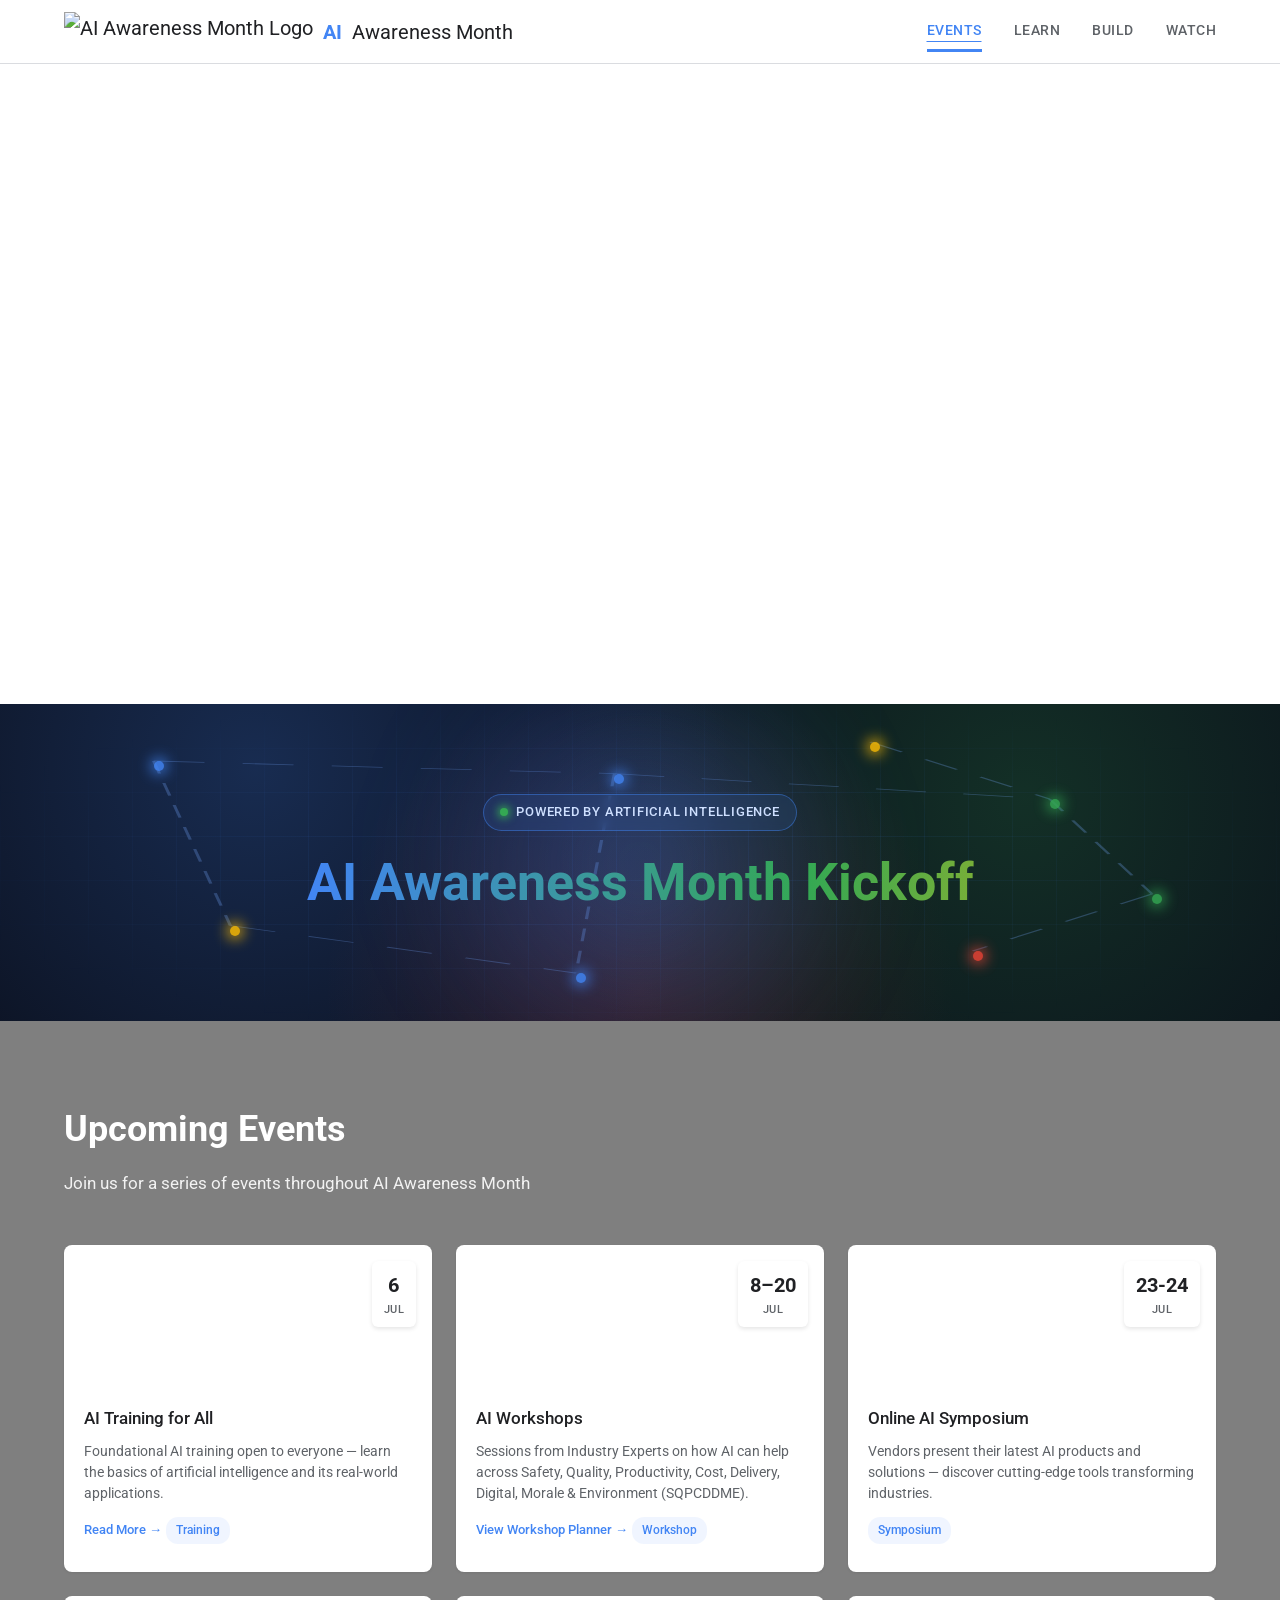
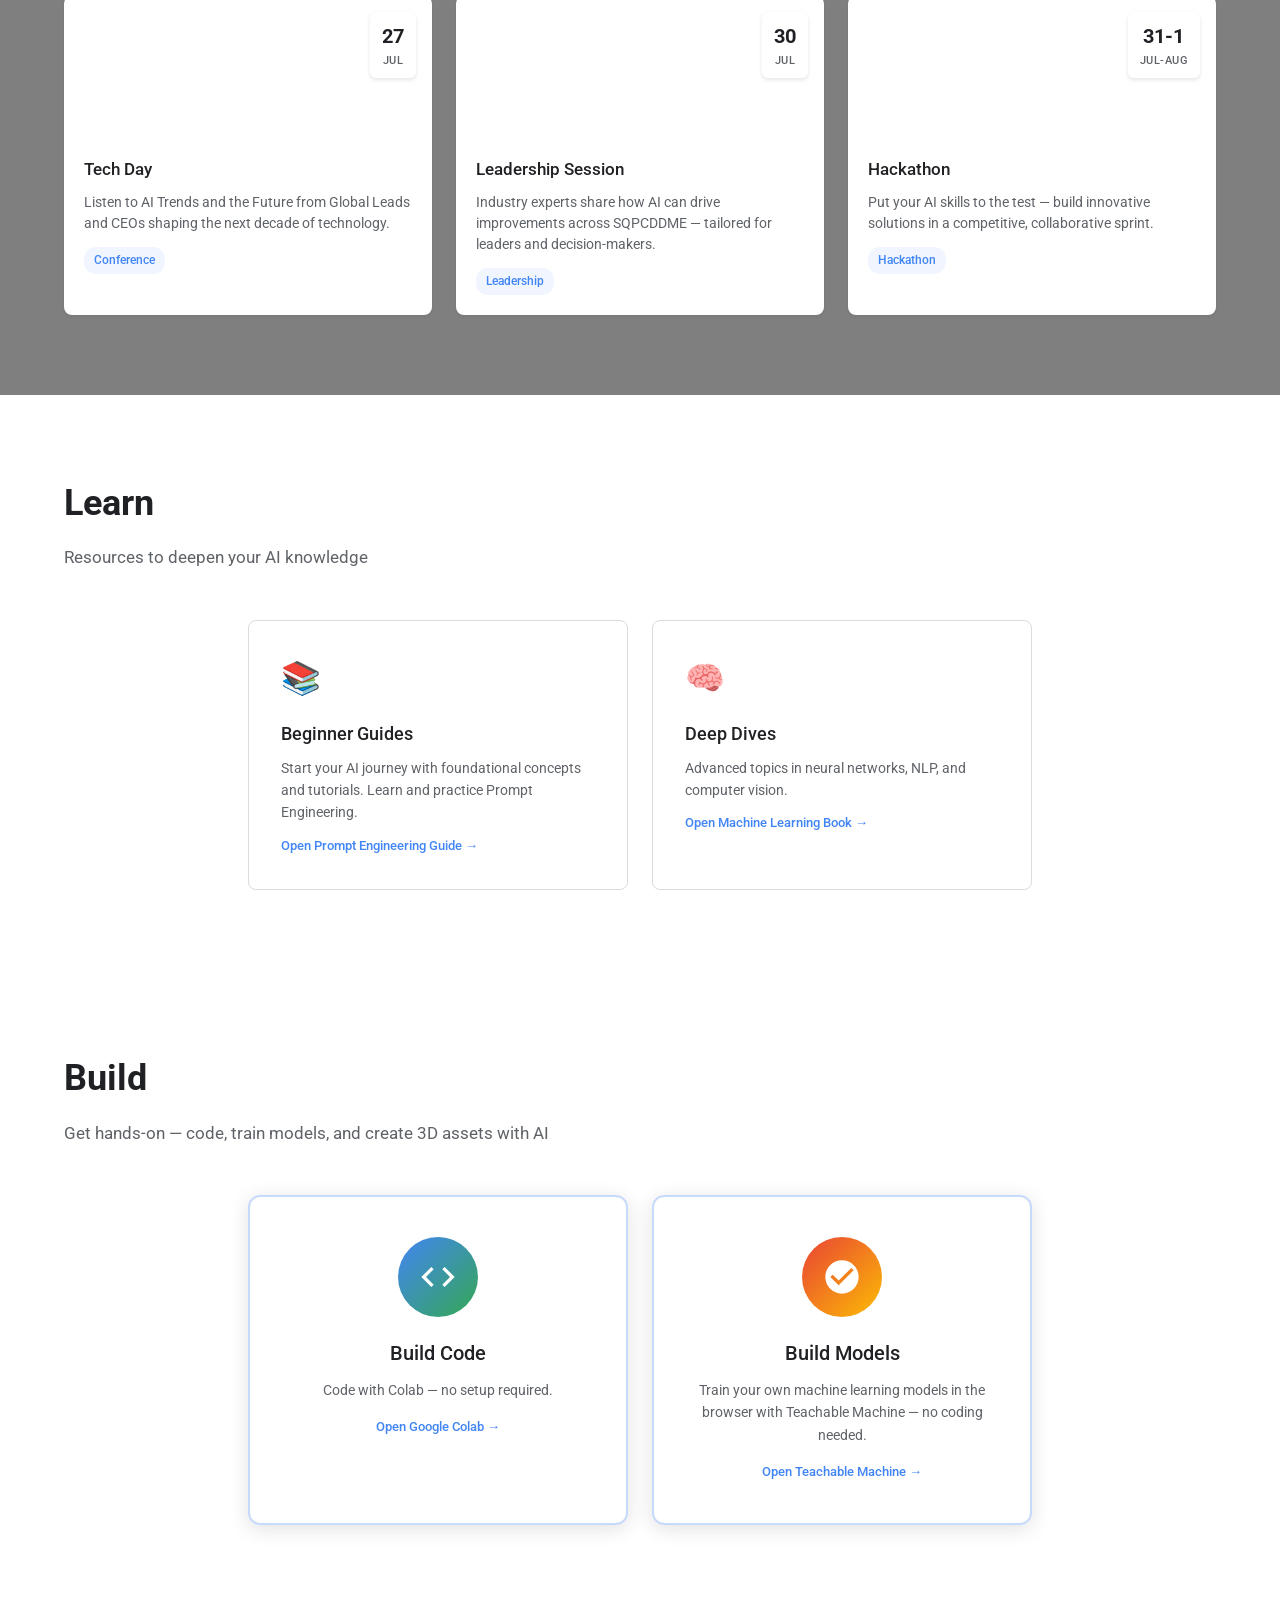
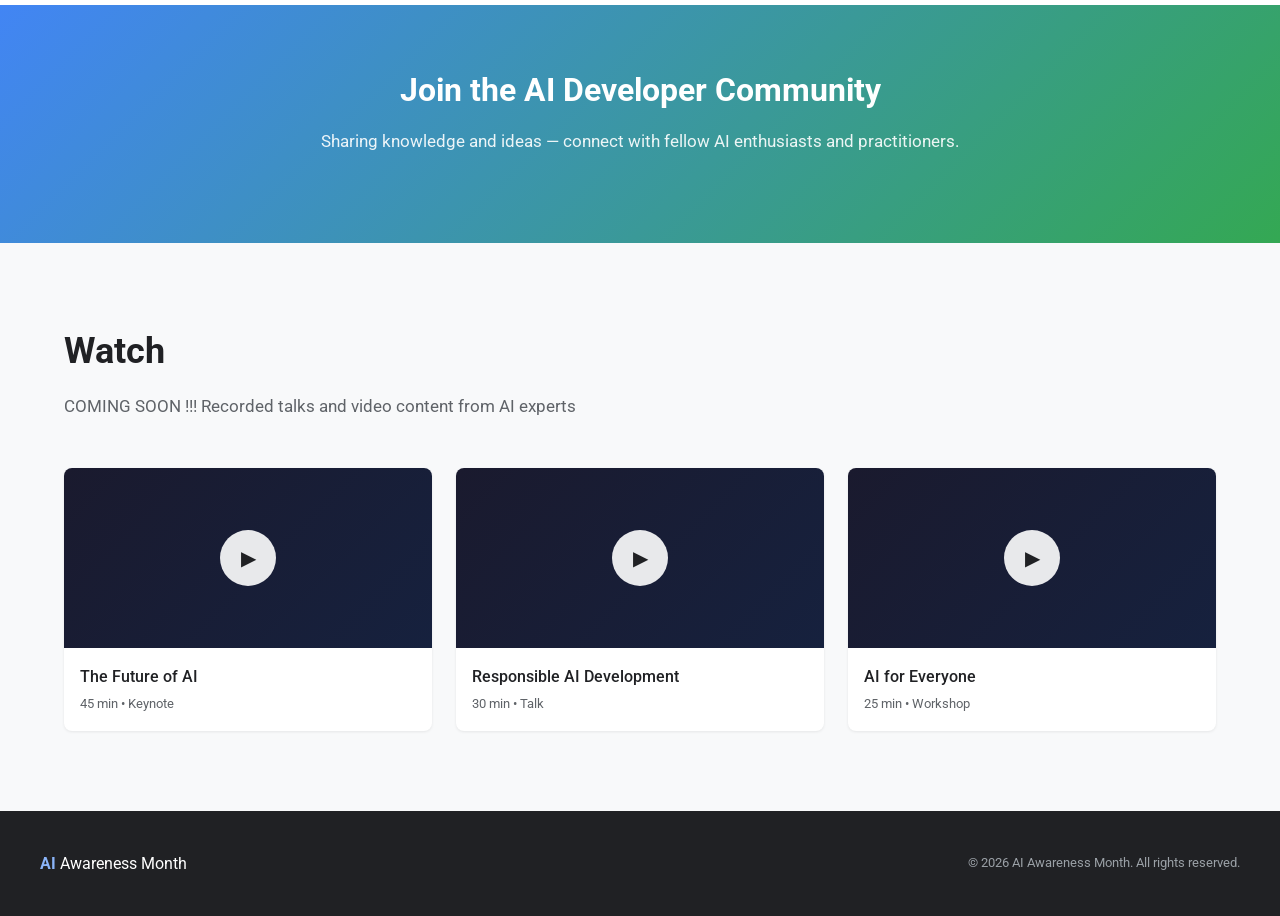
==== index.html @ 3bee1445 "changes done" ====
<!DOCTYPE html>
<html lang="en">
<head>
    <meta charset="UTF-8">
    <meta name="viewport" content="width=device-width, initial-scale=1.0">
    <title>AI Awareness Month</title>
    <link rel="stylesheet" href="styles.css">
    <link rel="preconnect" href="https://fonts.googleapis.com">
    <link rel="preconnect" href="https://fonts.gstatic.com" crossorigin>
    <meta property="og:image" content="favicon.png" />
    <link rel="icon" href="favicon.png" type="image/png" />
    <link rel="shortcut icon" href="favicon.png" type="image/png" />
    <link href="https://fonts.googleapis.com/css2?family=Google+Sans:wght@400;500;700&family=Roboto:wght@300;400;500;700&display=swap" rel="stylesheet">
</head>
<body>
    <!-- Navigation Bar -->
    <header class="navbar">
        <div class="navbar-container">
            <div class="navbar-brand">
                <img src="Logo.png" alt="AI Awareness Month Logo" class="navbar-logo">
                <span class="brand-ai">AI</span><span class="brand-text">Awareness Month</span>
            </div>
            <nav class="navbar-links" aria-label="Main navigation">
                <a href="#events" class="nav-link active">EVENTS</a>
                <a href="#learn" class="nav-link">LEARN</a>
                <a href="#build" class="nav-link">BUILD</a>
                <a href="#watch" class="nav-link">WATCH</a>
            </nav>
            <button class="mobile-menu-btn" aria-label="Toggle menu" aria-expanded="false">
                <span class="hamburger"></span>
            </button>
        </div>
    </header>

    <!-- Hero Section - Landing Video then Image -->
    <section class="hero hero-stacked">
        <video id="landing-video" class="hero-video" autoplay muted playsinline>
            <source src="Landing_Video.mp4" type="video/mp4">
        </video>
        <script>
            (function () {
                var v = document.getElementById('landing-video');
                if (v) {
                    // Slow down the landing video (1 = normal, lower = slower)
                    var slowRate = 0.7;
                    v.playbackRate = slowRate;
                    // Re-apply in case the browser resets it once metadata loads
                    v.addEventListener('loadedmetadata', function () {
                        v.playbackRate = slowRate;
                    });
                }
            })();
        </script>
        <img src="Landing_Page.png" alt="AI Awareness Month" class="hero-image" id="landing-image">
    </section>
    <!-- Kickoff Section -->
    <section id="kickoff" class="kickoff-section">
        <!-- animated neural connection lines -->
        <svg class="kickoff-lines" viewBox="0 0 100 100" preserveAspectRatio="none" aria-hidden="true">
            <line x1="12" y1="18" x2="48" y2="22" />
            <line x1="48" y1="22" x2="82" y2="30" />
            <line x1="82" y1="30" x2="90" y2="60" />
            <line x1="48" y1="22" x2="45" y2="85" />
            <line x1="18" y1="70" x2="45" y2="85" />
            <line x1="12" y1="18" x2="18" y2="70" />
            <line x1="68" y1="12" x2="82" y2="30" />
            <line x1="90" y1="60" x2="76" y2="78" />
        </svg>
        <!-- animated neural network background -->
        <div class="kickoff-neural" aria-hidden="true">
            <span class="node n1"></span><span class="node n2"></span><span class="node n3"></span>
            <span class="node n4"></span><span class="node n5"></span><span class="node n6"></span>
            <span class="node n7"></span><span class="node n8"></span>
        </div>
        <div class="kickoff-glow" aria-hidden="true"></div>
        <div class="kickoff-container">
            <span class="kickoff-badge">
                <span class="kickoff-badge-dot"></span>
                Powered by Artificial Intelligence
            </span>
            <h2 class="kickoff-title">
                <span class="kickoff-highlight">AI Awareness Month Kickoff</span> 
                <!-- <span class="kickoff-sub">— 1 July</span> -->
            </h2>
        </div>
    </section>

    <!-- Events Section -->
    <section id="events" class="events-section">
        <video class="events-video-bg" autoplay muted loop playsinline>
            <source src="Events.mp4" type="video/mp4">
        </video>
        <div class="events-overlay"></div>
        <div class="section-container">
            <h2 class="section-title">Upcoming Events</h2>
            <p class="section-subtitle">Join us for a series of events throughout AI Awareness Month</p>
            <div class="events-grid">
                <!-- 1. AI Training for All -->
                <article class="event-card">
                    <div class="event-image" style="background: url('AI_Training.png') center center / cover no-repeat;">
                        <div class="event-date">
                            <span class="day">6</span>
                            <span class="month">JUL</span>
                        </div>
                    </div>
                    <div class="event-details">
                        <h3>AI Training for All</h3>
                        <p>Foundational AI training open to everyone — learn the basics of artificial intelligence and its real-world applications.</p>
                        <a href="AI-trainig-for-all.html" class="event-link">Read More →</a>
                        <span class="event-tag">Training</span>
                    </div>
                </article>

                <!-- 2. AI Workshops -->
                <article class="event-card">
                    <div class="event-image" style="background: url('Workshop.png') center center / cover no-repeat;">
                        <div class="event-date">
                            <span class="day">8–20</span>
                            <span class="month">JUL</span>
                        </div>
                    </div>
                    <div class="event-details">
                        <h3>AI Workshops</h3>
                        <p>Sessions from Industry Experts on how AI can help across Safety, Quality, Productivity, Cost, Delivery, Digital, Morale & Environment (SQPCDDME).</p>
                        <a href="workshop-planner.html" class="event-link">View Workshop Planner →</a>
                        <span class="event-tag">Workshop</span>
                    </div>
                </article>

                <!-- 3. Online AI Symposium -->
                <article class="event-card">
                    <div class="event-image" style="background: url('AI_Symp.png') center center / cover no-repeat;">
                        <div class="event-date">
                            <span class="day">23-24</span>
                            <span class="month">JUL</span>
                        </div>
                    </div>
                    <div class="event-details">
                        <h3>Online AI Symposium</h3>
                        <p>Vendors present their latest AI products and solutions — discover cutting-edge tools transforming industries.</p>
                        <span class="event-tag">Symposium</span>
                    </div>
                </article>

                <!-- 4. Tech Day -->
                <article class="event-card">
                    <div class="event-image" style="background: url('Tech_Day.png') center center / cover no-repeat;">
                        <div class="event-date">
                            <span class="day">27</span>
                            <span class="month">JUL</span>
                        </div>
                    </div>
                    <div class="event-details">
                        <h3>Tech Day</h3>
                        <p>Listen to AI Trends and the Future from Global Leads and CEOs shaping the next decade of technology.</p>
                        <span class="event-tag">Conference</span>
                    </div>
                </article>

                <!-- 5. Leadership Session -->
                <article class="event-card">
                    <div class="event-image" style="background: url('Leadership.png') center center / cover no-repeat;">
                        <div class="event-date">
                            <span class="day">30</span>
                            <span class="month">JUL</span>
                        </div>
                    </div>
                    <div class="event-details">
                        <h3>Leadership Session</h3>
                        <p>Industry experts share how AI can drive improvements across SQPCDDME — tailored for leaders and decision-makers.</p>
                        <span class="event-tag">Leadership</span>
                    </div>
                </article>

                <!-- 6. Hackathon -->
                <article class="event-card">
                    <div class="event-image" style="background: url('hack.png') center center / cover no-repeat;">
                        <div class="event-date">
                            <span class="day">31-1</span>
                            <span class="month">JUL-AUG</span>
                        </div>
                    </div>
                    <div class="event-details">
                        <h3>Hackathon</h3>
                        <p>Put your AI skills to the test — build innovative solutions in a competitive, collaborative sprint.</p>
                        <span class="event-tag">Hackathon</span>
                    </div>
                </article>
            </div>
        </div>
    </section>

    <!-- Learn Section -->
    <section id="learn" class="learn-section">
        <div class="section-container">
            <h2 class="section-title">Learn</h2>
            <p class="section-subtitle">Resources to deepen your AI knowledge</p>
            <div class="learn-grid">
                <a href="prompt-engineering.html" class="learn-card">
                    <div class="learn-icon">📚</div>
                    <h3>Beginner Guides</h3>
                    <p>Start your AI journey with foundational concepts and tutorials. Learn and practice Prompt Engineering.</p>
                    <span class="learn-link">Open Prompt Engineering Guide →</span>
                </a>
                <a href="deep-dives.html" class="learn-card">
                    <div class="learn-icon">🧠</div>
                    <h3>Deep Dives</h3>
                    <p>Advanced topics in neural networks, NLP, and computer vision.</p>
                    <span class="learn-link">Open Machine Learning Book →</span>
                </a>
                <!-- <div class="learn-card">
                    <div class="learn-icon">🛠️</div>
                    <h3>Hands-on Labs</h3>
                    <p>Practice with real-world datasets and build your own AI models.</p>
                </div> -->
            </div>
        </div>
    </section>

    <!-- Build Section -->
    <section id="build" class="build-section">
        <video class="build-video-bg" autoplay muted loop playsinline>
            <source src="Build_AI.mp4" type="video/mp4">
        </video>
        <div class="build-overlay"></div>
        <div class="section-container">
            <h2 class="section-title">Build</h2>
            <p class="section-subtitle">Get hands-on — code, train models, and create 3D assets with AI</p>
            <div class="build-grid">
                <a href="https://colab.research.google.com/" target="_blank" rel="noopener noreferrer" class="build-card">
                    <div class="build-icon" style="background: linear-gradient(135deg, #4285f4, #34a853);">
                        <svg viewBox="0 0 24 24" width="40" height="40" fill="#fff">
                            <path d="M9.4 16.6L4.8 12l4.6-4.6L8 6l-6 6 6 6 1.4-1.4zm5.2 0L19.2 12l-4.6-4.6L16 6l6 6-6 6-1.4-1.4z"/>
                        </svg>
                    </div>
                    <h3>Build Code</h3>
                    <p>Code with Colab — no setup required.</p>
                    <span class="build-link">Open Google Colab →</span>
                </a>
                <a href="https://teachablemachine.withgoogle.com/train" target="_blank" rel="noopener noreferrer" class="build-card">
                    <div class="build-icon" style="background: linear-gradient(135deg, #ea4335, #fbbc04);">
                        <svg viewBox="0 0 24 24" width="40" height="40" fill="#fff">
                            <path d="M12 2C6.48 2 2 6.48 2 12s4.48 10 10 10 10-4.48 10-10S17.52 2 12 2zm-2 15l-5-5 1.41-1.41L10 14.17l7.59-7.59L19 8l-9 9z"/>
                        </svg>
                    </div>
                    <h3>Build Models</h3>
                    <p>Train your own machine learning models in the browser with Teachable Machine — no coding needed.</p>
                    <span class="build-link">Open Teachable Machine →</span>
                </a>
                <!-- <a href="https://huggingface.co/spaces/VAST-AI/TripoSplat" target="_blank" rel="noopener noreferrer" class="build-card">
                    <div class="build-icon" style="background: linear-gradient(135deg, #7b1fa2, #00bcd4);">
                        <svg viewBox="0 0 24 24" width="40" height="40" fill="#fff">
                            <path d="M12 2l3.09 6.26L22 9.27l-5 4.87 1.18 6.88L12 17.77l-6.18 3.25L7 14.14 2 9.27l6.91-1.01L12 2z"/>
                        </svg>
                    </div>
                    <h3>Build 3D Models</h3>
                    <p>Generate 3D models from images using AI-powered TripoSplat on Hugging Face.</p>
                    <span class="build-link">Open TripoSplat →</span>
                </a> -->
            </div>
        </div>
    </section>

    <!-- Community Section -->
    <section id="community" class="community-section">
        <div class="community-container">
            <h2>Join the AI Developer Community</h2>
            <p>Sharing knowledge and ideas — connect with fellow AI enthusiasts and practitioners.</p>
            <!-- <a href="#" class="btn-community" id="teams-link">Join Now →</a> -->
        </div>
    </section>

    <!-- Watch Section -->
    <section id="watch" class="watch-section">

        <div class="section-container">
            <h2 class="section-title">Watch</h2>
            <p class="section-subtitle">COMING SOON !!! Recorded talks and video content from AI experts</p>
            <div class="watch-grid">
                <div class="video-card">
                    <div class="video-thumbnail">
                        <div class="play-btn">▶</div>
                    </div>
                    <h3>The Future of AI</h3>
                    <p>45 min • Keynote</p>
                </div>
                <div class="video-card">
                    <div class="video-thumbnail">
                        <div class="play-btn">▶</div>
                    </div>
                    <h3>Responsible AI Development</h3>
                    <p>30 min • Talk</p>
                </div>
                <div class="video-card">
                    <div class="video-thumbnail">
                        <div class="play-btn">▶</div>
                    </div>
                    <h3>AI for Everyone</h3>
                    <p>25 min • Workshop</p>
                </div>
            </div>
        </div>
    </section>

    <!-- Footer -->
    <footer class="footer">
        <div class="footer-container">
            <div class="footer-brand">
                <span class="brand-ai">AI</span><span class="brand-text"> Awareness Month</span>
            </div>
            <p class="footer-copy">&copy; 2026 AI Awareness Month. All rights reserved.</p>
        </div>
    </footer>

    <script src="script.js"></script>
</body>
</html>
---- styles.css ----
/* Reset & Base Styles */
*,
*::before,
*::after {
    margin: 0;
    padding: 0;
    box-sizing: border-box;
}

:root {
    --color-blue: #4285f4;
    --color-red: #ea4335;
    --color-yellow: #fbbc04;
    --color-green: #34a853;
    --color-dark: #202124;
    --color-gray: #5f6368;
    --color-light-gray: #f8f9fa;
    --color-border: #dadce0;
    --font-primary: 'Roboto', sans-serif;
    --font-display: 'Google Sans', 'Roboto', sans-serif;
}

html {
    scroll-behavior: smooth;
}

body {
    font-family: var(--font-primary);
    color: var(--color-dark);
    line-height: 1.6;
    overflow-x: hidden;
}

a {
    text-decoration: none;
    color: inherit;
}

/* Navigation Bar */
.navbar {
    position: fixed;
    top: 0;
    left: 0;
    right: 0;
    background: #fff;
    border-bottom: 1px solid var(--color-border);
    z-index: 1000;
    height: 64px;
}

.navbar-container {
    max-width: 1200px;
    margin: 0 auto;
    padding: 0 24px;
    display: flex;
    align-items: center;
    justify-content: space-between;
    height: 100%;
}

.navbar-brand {
    font-family: var(--font-display);
    font-size: 1.25rem;
    font-weight: 400;
    display: flex;
    align-items: center;
    gap: 10px;
}

.navbar-logo {
    height: 40px;
    width: auto;
}

.brand-ai {
    color: var(--color-blue);
    font-weight: 700;
}

.brand-text {
    color: var(--color-dark);
    font-weight: 400;
}

.navbar-links {
    display: flex;
    align-items: center;
    gap: 32px;
}

.nav-link {
    font-family: var(--font-display);
    font-size: 0.875rem;
    font-weight: 500;
    letter-spacing: 0.5px;
    color: var(--color-gray);
    padding: 8px 0;
    border-bottom: 3px solid transparent;
    transition: color 0.2s, border-color 0.2s;
}

.nav-link:hover,
.nav-link.active {
    color: var(--color-blue);
    border-bottom-color: var(--color-blue);
}

.nav-link.active {
    text-decoration: underline;
    text-underline-offset: 6px;
}

/* Mobile Menu Button */
.mobile-menu-btn {
    display: none;
    background: none;
    border: none;
    cursor: pointer;
    padding: 8px;
}

.hamburger {
    display: block;
    width: 24px;
    height: 2px;
    background: var(--color-dark);
    position: relative;
}

.hamburger::before,
.hamburger::after {
    content: '';
    position: absolute;
    width: 24px;
    height: 2px;
    background: var(--color-dark);
    left: 0;
}

.hamburger::before {
    top: -7px;
}

.hamburger::after {
    top: 7px;
}

/* Hero Section */
.hero {
    margin-top: 64px;
    width: 100%;
    display: flex;
    justify-content: center;
    align-items: center;
    background: #fff;
}

.hero-stacked {
    position: relative;
}

.hero-stacked .hero-video {
    position: relative;
    z-index: 2;
}

.hero-stacked .hero-image {
    position: absolute;
    top: 0;
    left: 0;
    z-index: 1;
}

.hero-video {
    width: 100%;
    max-width: 100%;
    height: auto;
    display: block;
    transition: opacity 1.5s ease;
    opacity: 1;
}

.hero-video.fade-out {
    opacity: 0;
}

.hero-image {
    width: 100%;
    max-width: 100%;
    height: 100%;
    display: block;
    transition: opacity 1.5s ease;
    opacity: 0;
}

.hero-image.fade-in {
    opacity: 1;
}

/* Sections Common */
.section-container {
    max-width: 1200px;
    margin: 0 auto;
    padding: 80px 24px;
}

.section-title {
    font-family: var(--font-display);
    font-size: 2.25rem;
    font-weight: 700;
    color: var(--color-dark);
    margin-bottom: 12px;
}

.section-subtitle {
    font-size: 1.0625rem;
    color: var(--color-gray);
    margin-bottom: 48px;
}

/* Events Section */
.events-section {
    position: relative;
    overflow: hidden;
}

.events-video-bg {
    position: absolute;
    top: 0;
    left: 0;
    width: 100%;
    height: 100%;
    object-fit: cover;
    z-index: 0;
}

.events-overlay {
    position: absolute;
    top: 0;
    left: 0;
    right: 0;
    bottom: 0;
    background: rgba(0, 0, 0, 0.5);
    z-index: 1;
}

.events-section .section-container {
    position: relative;
    z-index: 2;
}

.events-section .section-title {
    color: #fff;
}

.events-section .section-subtitle {
    color: rgba(255, 255, 255, 0.9);
}

.events-grid {
    display: grid;
    grid-template-columns: repeat(auto-fill, minmax(280px, 1fr));
    gap: 24px;
}

.event-card {
    background: #fff;
    border-radius: 8px;
    overflow: hidden;
    box-shadow: 0 1px 3px rgba(0, 0, 0, 0.08);
    transition: box-shadow 0.2s, transform 0.2s;
}

.event-card:hover {
    box-shadow: 0 4px 16px rgba(0, 0, 0, 0.12);
    transform: translateY(-2px);
}

.event-image {
    height: 140px;
    display: flex;
    align-items: flex-start;
    justify-content: flex-end;
    padding: 16px;
}

.event-date {
    background: #fff;
    border-radius: 6px;
    padding: 8px 12px;
    text-align: center;
    box-shadow: 0 2px 4px rgba(0, 0, 0, 0.1);
}

.event-date .day {
    display: block;
    font-family: var(--font-display);
    font-size: 1.25rem;
    font-weight: 700;
    color: var(--color-dark);
}

.event-date .month {
    display: block;
    font-size: 0.6875rem;
    font-weight: 500;
    color: var(--color-gray);
    letter-spacing: 0.5px;
}

.event-details {
    padding: 20px;
}

.event-details h3 {
    font-family: var(--font-display);
    font-size: 1.0625rem;
    font-weight: 500;
    margin-bottom: 8px;
}

.event-details p {
    font-size: 0.875rem;
    color: var(--color-gray);
    margin-bottom: 12px;
    line-height: 1.5;
}

.event-tag {
    display: inline-block;
    font-size: 0.75rem;
    font-weight: 500;
    color: var(--color-blue);
    background: rgba(66, 133, 244, 0.08);
    padding: 4px 10px;
    border-radius: 12px;
}

.event-link {
    display: inline-block;
    font-size: 0.8125rem;
    font-weight: 500;
    color: var(--color-blue);
    margin-bottom: 12px;
    transition: color 0.2s;
}

.event-link:hover {
    color: #3367d6;
    text-decoration: underline;
}

/* Learn Section */
.learn-section {
    background: #fff;
}

.learn-grid {
    display: grid;
    grid-template-columns: repeat(auto-fit, minmax(300px, 380px));
    justify-content: center;
    gap: 24px;
}

.learn-card {
    padding: 32px;
    border: 1px solid var(--color-border);
    border-radius: 8px;
    transition: box-shadow 0.2s, border-color 0.2s;
}

.learn-card:hover {
    box-shadow: 0 4px 12px rgba(0, 0, 0, 0.08);
    border-color: var(--color-blue);
}

.learn-icon {
    font-size: 2rem;
    margin-bottom: 16px;
}

.learn-card h3 {
    font-family: var(--font-display);
    font-size: 1.125rem;
    font-weight: 500;
    margin-bottom: 8px;
}

.learn-card p {
    font-size: 0.875rem;
    color: var(--color-gray);
    line-height: 1.6;
}

.learn-link {
    display: inline-block;
    font-family: var(--font-display);
    font-size: 0.8125rem;
    font-weight: 500;
    color: var(--color-blue);
    margin-top: 12px;
    transition: color 0.2s;
}

.learn-card:hover .learn-link {
    color: #3367d6;
    text-decoration: underline;
}

/* Build Section */
.build-section {
    position: relative;
    overflow: hidden;
}

.build-video-bg {
    position: absolute;
    top: 0;
    left: 0;
    width: 100%;
    height: 100%;
    object-fit: cover;
    z-index: 0;
}

.build-overlay {
    position: absolute;
    top: 0;
    left: 0;
    right: 0;
    bottom: 0;
    background: rgba(255, 255, 255, 0.6);
    z-index: 1;
}

.build-section .section-container {
    position: relative;
    z-index: 2;
}

.build-grid {
    display: grid;
    grid-template-columns: repeat(auto-fit, minmax(300px, 380px));
    justify-content: center;
    gap: 24px;
}

.build-card {
    display: flex;
    flex-direction: column;
    align-items: center;
    text-align: center;
    padding: 40px 28px;
    border: 2px solid rgba(66, 133, 244, 0.3);
    border-radius: 12px;
    background: rgba(255, 255, 255, 0.9);
    box-shadow: 0 4px 20px rgba(0, 0, 0, 0.12);
    backdrop-filter: blur(8px);
    transition: box-shadow 0.2s, border-color 0.2s, transform 0.2s;
}

.build-card:hover {
    box-shadow: 0 8px 32px rgba(0, 0, 0, 0.18);
    border-color: var(--color-blue);
    transform: translateY(-4px);
}

.build-icon {
    width: 80px;
    height: 80px;
    border-radius: 50%;
    display: flex;
    align-items: center;
    justify-content: center;
    margin-bottom: 20px;
}

.build-card h3 {
    font-family: var(--font-display);
    font-size: 1.25rem;
    font-weight: 500;
    margin-bottom: 10px;
    color: var(--color-dark);
}

.build-card p {
    font-size: 0.875rem;
    color: var(--color-gray);
    line-height: 1.6;
    margin-bottom: 16px;
}

.build-link {
    font-family: var(--font-display);
    font-size: 0.8125rem;
    font-weight: 500;
    color: var(--color-blue);
    transition: color 0.2s;
}

.build-card:hover .build-link {
    color: #3367d6;
    text-decoration: underline;
}

/* Kickoff Section — AI themed */
.kickoff-section {
    position: relative;
    overflow: hidden;
    padding: 90px 24px;
    text-align: center;
    background:
        radial-gradient(circle at 20% 20%, rgba(66, 133, 244, 0.25), transparent 45%),
        radial-gradient(circle at 80% 30%, rgba(52, 168, 83, 0.22), transparent 45%),
        radial-gradient(circle at 50% 90%, rgba(234, 67, 53, 0.18), transparent 45%),
        #0a0e1a;
}

/* moving grid + glow */
.kickoff-section::before {
    content: "";
    position: absolute;
    inset: 0;
    background-image:
        linear-gradient(rgba(66, 133, 244, 0.08) 1px, transparent 1px),
        linear-gradient(90deg, rgba(66, 133, 244, 0.08) 1px, transparent 1px);
    background-size: 44px 44px;
    mask-image: radial-gradient(ellipse at center, #000 30%, transparent 80%);
    -webkit-mask-image: radial-gradient(ellipse at center, #000 30%, transparent 80%);
    animation: kickoff-grid 18s linear infinite;
}

@keyframes kickoff-grid {
    from { background-position: 0 0, 0 0; }
    to   { background-position: 44px 44px, 44px 44px; }
}

.kickoff-glow {
    position: absolute;
    top: 50%;
    left: 50%;
    width: 520px;
    height: 520px;
    transform: translate(-50%, -50%);
    background: radial-gradient(circle, rgba(66, 133, 244, 0.35), transparent 65%);
    filter: blur(40px);
    animation: kickoff-pulse 6s ease-in-out infinite;
    pointer-events: none;
}

@keyframes kickoff-pulse {
    0%, 100% { opacity: 0.55; transform: translate(-50%, -50%) scale(1); }
    50%      { opacity: 0.9;  transform: translate(-50%, -50%) scale(1.15); }
}

/* animated neural connection lines */
.kickoff-lines {
    position: absolute;
    inset: 0;
    width: 100%;
    height: 100%;
    pointer-events: none;
    opacity: 0.5;
}

.kickoff-lines line {
    stroke: url(#kickoff-grad);
    stroke: rgba(120, 170, 255, 0.55);
    stroke-width: 0.25;
    stroke-dasharray: 4 3;
    animation: kickoff-dash 4s linear infinite;
}

@keyframes kickoff-dash {
    to { stroke-dashoffset: -14; }
}

/* floating neural nodes */
.kickoff-neural {
    position: absolute;
    inset: 0;
    pointer-events: none;
}

.kickoff-neural .node {
    position: absolute;
    width: 10px;
    height: 10px;
    border-radius: 50%;
    background: #fff;
    box-shadow: 0 0 14px 3px rgba(66, 133, 244, 0.9);
    opacity: 0.85;
    animation: kickoff-float 7s ease-in-out infinite;
}

.kickoff-neural .n1 { top: 18%; left: 12%; background: var(--color-blue);   box-shadow: 0 0 14px 3px var(--color-blue);   animation-delay: 0s;   }
.kickoff-neural .n2 { top: 30%; left: 82%; background: var(--color-green);  box-shadow: 0 0 14px 3px var(--color-green);  animation-delay: .8s;  }
.kickoff-neural .n3 { top: 70%; left: 18%; background: var(--color-yellow); box-shadow: 0 0 14px 3px var(--color-yellow); animation-delay: 1.6s; }
.kickoff-neural .n4 { top: 78%; left: 76%; background: var(--color-red);    box-shadow: 0 0 14px 3px var(--color-red);    animation-delay: 2.4s; }
.kickoff-neural .n5 { top: 22%; left: 48%; background: var(--color-blue);   box-shadow: 0 0 14px 3px var(--color-blue);   animation-delay: 3.2s; }
.kickoff-neural .n6 { top: 60%; left: 90%; background: var(--color-green);  box-shadow: 0 0 14px 3px var(--color-green);  animation-delay: 1.1s; }
.kickoff-neural .n7 { top: 85%; left: 45%; background: var(--color-blue);   box-shadow: 0 0 14px 3px var(--color-blue);   animation-delay: 2s;   }
.kickoff-neural .n8 { top: 12%; left: 68%; background: var(--color-yellow); box-shadow: 0 0 14px 3px var(--color-yellow); animation-delay: 4s;   }

@keyframes kickoff-float {
    0%, 100% { transform: translateY(0)    scale(1);   opacity: 0.85; }
    50%      { transform: translateY(-18px) scale(1.3); opacity: 1;    }
}

.kickoff-container {
    position: relative;
    z-index: 2;
    max-width: 820px;
    margin: 0 auto;
}

.kickoff-badge {
    display: inline-flex;
    align-items: center;
    gap: 8px;
    font-family: var(--font-display);
    font-size: 0.8125rem;
    font-weight: 500;
    letter-spacing: 0.06em;
    text-transform: uppercase;
    color: #cfe0ff;
    background: rgba(66, 133, 244, 0.12);
    border: 1px solid rgba(66, 133, 244, 0.45);
    padding: 7px 16px;
    border-radius: 999px;
    margin-bottom: 22px;
    backdrop-filter: blur(4px);
}

.kickoff-badge-dot {
    width: 8px;
    height: 8px;
    border-radius: 50%;
    background: var(--color-green);
    box-shadow: 0 0 8px 2px var(--color-green);
    animation: kickoff-blink 1.6s ease-in-out infinite;
}

@keyframes kickoff-blink {
    0%, 100% { opacity: 1;   transform: scale(1);   }
    50%      { opacity: 0.4; transform: scale(0.7); }
}

.kickoff-title {
    font-family: var(--font-display);
    font-size: clamp(2rem, 5vw, 3.25rem);
    font-weight: 700;
    line-height: 1.15;
    color: #fff;
    margin-bottom: 18px;
}

.kickoff-highlight {
    background: linear-gradient(90deg, var(--color-blue), var(--color-green), var(--color-yellow), var(--color-red), var(--color-blue));
    background-size: 300% auto;
    -webkit-background-clip: text;
    background-clip: text;
    -webkit-text-fill-color: transparent;
    color: transparent;
    animation: kickoff-shimmer 5s linear infinite;
}

@keyframes kickoff-shimmer {
    to { background-position: 300% center; }
}

.kickoff-sub {
    display: block;
    font-size: clamp(1.1rem, 2.4vw, 1.6rem);
    font-weight: 500;
    color: rgba(255, 255, 255, 0.75);
    margin-top: 6px;
}

.kickoff-tagline {
    font-size: 1.0625rem;
    line-height: 1.7;
    color: rgba(255, 255, 255, 0.78);
    max-width: 600px;
    margin: 0 auto 30px;
}

.kickoff-chips {
    display: flex;
    flex-wrap: wrap;
    justify-content: center;
    gap: 12px;
}

.kickoff-chip {
    font-family: var(--font-display);
    font-size: 0.9375rem;
    font-weight: 500;
    color: #eaf1ff;
    background: rgba(255, 255, 255, 0.06);
    border: 1px solid rgba(255, 255, 255, 0.16);
    padding: 9px 18px;
    border-radius: 999px;
    transition: transform 0.2s, border-color 0.2s, background 0.2s;
}

.kickoff-chip:hover {
    transform: translateY(-3px);
    border-color: rgba(66, 133, 244, 0.7);
    background: rgba(66, 133, 244, 0.15);
}

/* stats strip */
.kickoff-stats {
    display: flex;
    align-items: center;
    justify-content: center;
    gap: 20px;
    flex-wrap: wrap;
    margin: 34px auto 30px;
}

.kickoff-stat {
    display: flex;
    flex-direction: column;
    align-items: center;
    min-width: 90px;
}

.kickoff-stat-num {
    font-family: var(--font-display);
    font-size: 2.1rem;
    font-weight: 700;
    line-height: 1;
    background: linear-gradient(135deg, var(--color-blue), var(--color-green));
    -webkit-background-clip: text;
    background-clip: text;
    -webkit-text-fill-color: transparent;
    color: transparent;
}

.kickoff-stat-label {
    margin-top: 6px;
    font-size: 0.8125rem;
    letter-spacing: 0.04em;
    text-transform: uppercase;
    color: rgba(255, 255, 255, 0.6);
}

.kickoff-stat-divider {
    width: 1px;
    height: 38px;
    background: linear-gradient(transparent, rgba(255, 255, 255, 0.3), transparent);
}

/* CTA button */
.kickoff-cta {
    position: relative;
    display: inline-flex;
    align-items: center;
    gap: 10px;
    font-family: var(--font-display);
    font-size: 1.0625rem;
    font-weight: 500;
    color: #fff;
    background: linear-gradient(135deg, var(--color-blue), #6a5cff);
    padding: 15px 34px;
    border-radius: 999px;
    overflow: hidden;
    box-shadow: 0 8px 28px rgba(66, 133, 244, 0.45);
    transition: transform 0.2s, box-shadow 0.2s;
}

.kickoff-cta::after {
    content: "";
    position: absolute;
    top: 0;
    left: -120%;
    width: 60%;
    height: 100%;
    background: linear-gradient(120deg, transparent, rgba(255, 255, 255, 0.5), transparent);
    transform: skewX(-20deg);
    animation: kickoff-shine 3.5s ease-in-out infinite;
}

@keyframes kickoff-shine {
    0%, 60% { left: -120%; }
    100%    { left: 140%;  }
}

.kickoff-cta:hover {
    transform: translateY(-3px);
    box-shadow: 0 12px 34px rgba(66, 133, 244, 0.6);
}

.kickoff-cta-arrow {
    transition: transform 0.2s;
}

.kickoff-cta:hover .kickoff-cta-arrow {
    transform: translateX(5px);
}

@media (prefers-reduced-motion: reduce) {
    .kickoff-section::before,
    .kickoff-glow,
    .kickoff-neural .node,
    .kickoff-badge-dot,
    .kickoff-highlight,
    .kickoff-lines line,
    .kickoff-cta::after {
        animation: none;
    }
}

/* Community Section */
.community-section {
    background: linear-gradient(135deg, #4285f4, #34a853);
    padding: 60px 24px;
    text-align: center;
}

.community-container {
    max-width: 700px;
    margin: 0 auto;
}

.community-section h2 {
    font-family: var(--font-display);
    font-size: 2rem;
    font-weight: 700;
    color: #fff;
    margin-bottom: 12px;
}

.community-section p {
    font-size: 1.0625rem;
    color: rgba(255, 255, 255, 0.9);
    margin-bottom: 28px;
    line-height: 1.6;
}

.btn-community {
    display: inline-block;
    font-family: var(--font-display);
    font-size: 1rem;
    font-weight: 500;
    color: var(--color-blue);
    background: #fff;
    padding: 14px 32px;
    border-radius: 6px;
    transition: box-shadow 0.2s, transform 0.1s;
}

.btn-community:hover {
    box-shadow: 0 4px 12px rgba(0, 0, 0, 0.2);
    transform: translateY(-1px);
}

/* Watch Section */
.watch-section {
    background: var(--color-light-gray);
}

.watch-grid {
    display: grid;
    grid-template-columns: repeat(auto-fill, minmax(300px, 1fr));
    gap: 24px;
}

.video-card {
    background: #fff;
    border-radius: 8px;
    overflow: hidden;
    box-shadow: 0 1px 3px rgba(0, 0, 0, 0.08);
    transition: box-shadow 0.2s;
}

.video-card:hover {
    box-shadow: 0 4px 12px rgba(0, 0, 0, 0.12);
}

.video-thumbnail {
    height: 180px;
    background: linear-gradient(135deg, #1a1a2e, #16213e);
    display: flex;
    align-items: center;
    justify-content: center;
}

.play-btn {
    width: 56px;
    height: 56px;
    background: rgba(255, 255, 255, 0.9);
    border-radius: 50%;
    display: flex;
    align-items: center;
    justify-content: center;
    font-size: 1.25rem;
    color: var(--color-dark);
    transition: transform 0.2s;
}

.video-card:hover .play-btn {
    transform: scale(1.1);
}

.video-card h3 {
    font-family: var(--font-display);
    font-size: 1rem;
    font-weight: 500;
    padding: 16px 16px 4px;
}

.video-card p {
    font-size: 0.8125rem;
    color: var(--color-gray);
    padding: 0 16px 16px;
}

/* Footer */
.footer {
    background: var(--color-dark);
    color: #fff;
    padding: 40px 24px;
}

.footer-container {
    max-width: 1200px;
    margin: 0 auto;
    display: flex;
    align-items: center;
    justify-content: space-between;
}

.footer .brand-ai {
    color: #8ab4f8;
}

.footer .brand-text {
    color: #fff;
}

.footer-copy {
    font-size: 0.8125rem;
    color: #9aa0a6;
}

/* Responsive */
@media (max-width: 768px) {
    .navbar-links {
        display: none;
        position: absolute;
        top: 64px;
        left: 0;
        right: 0;
        background: #fff;
        flex-direction: column;
        padding: 16px 24px;
        border-bottom: 1px solid var(--color-border);
        gap: 0;
    }

    .navbar-links.active {
        display: flex;
    }

    .nav-link {
        padding: 12px 0;
        border-bottom: none;
    }

    .mobile-menu-btn {
        display: block;
    }

    .hero {
        margin-top: 64px;
    }

    .hero-image {
        width: 100%;
        height: 100%;
    }

    .footer-container {
        flex-direction: column;
        gap: 16px;
        text-align: center;
    }
}

@media (max-width: 480px) {
    .events-grid {
        grid-template-columns: 1fr;
    }
}
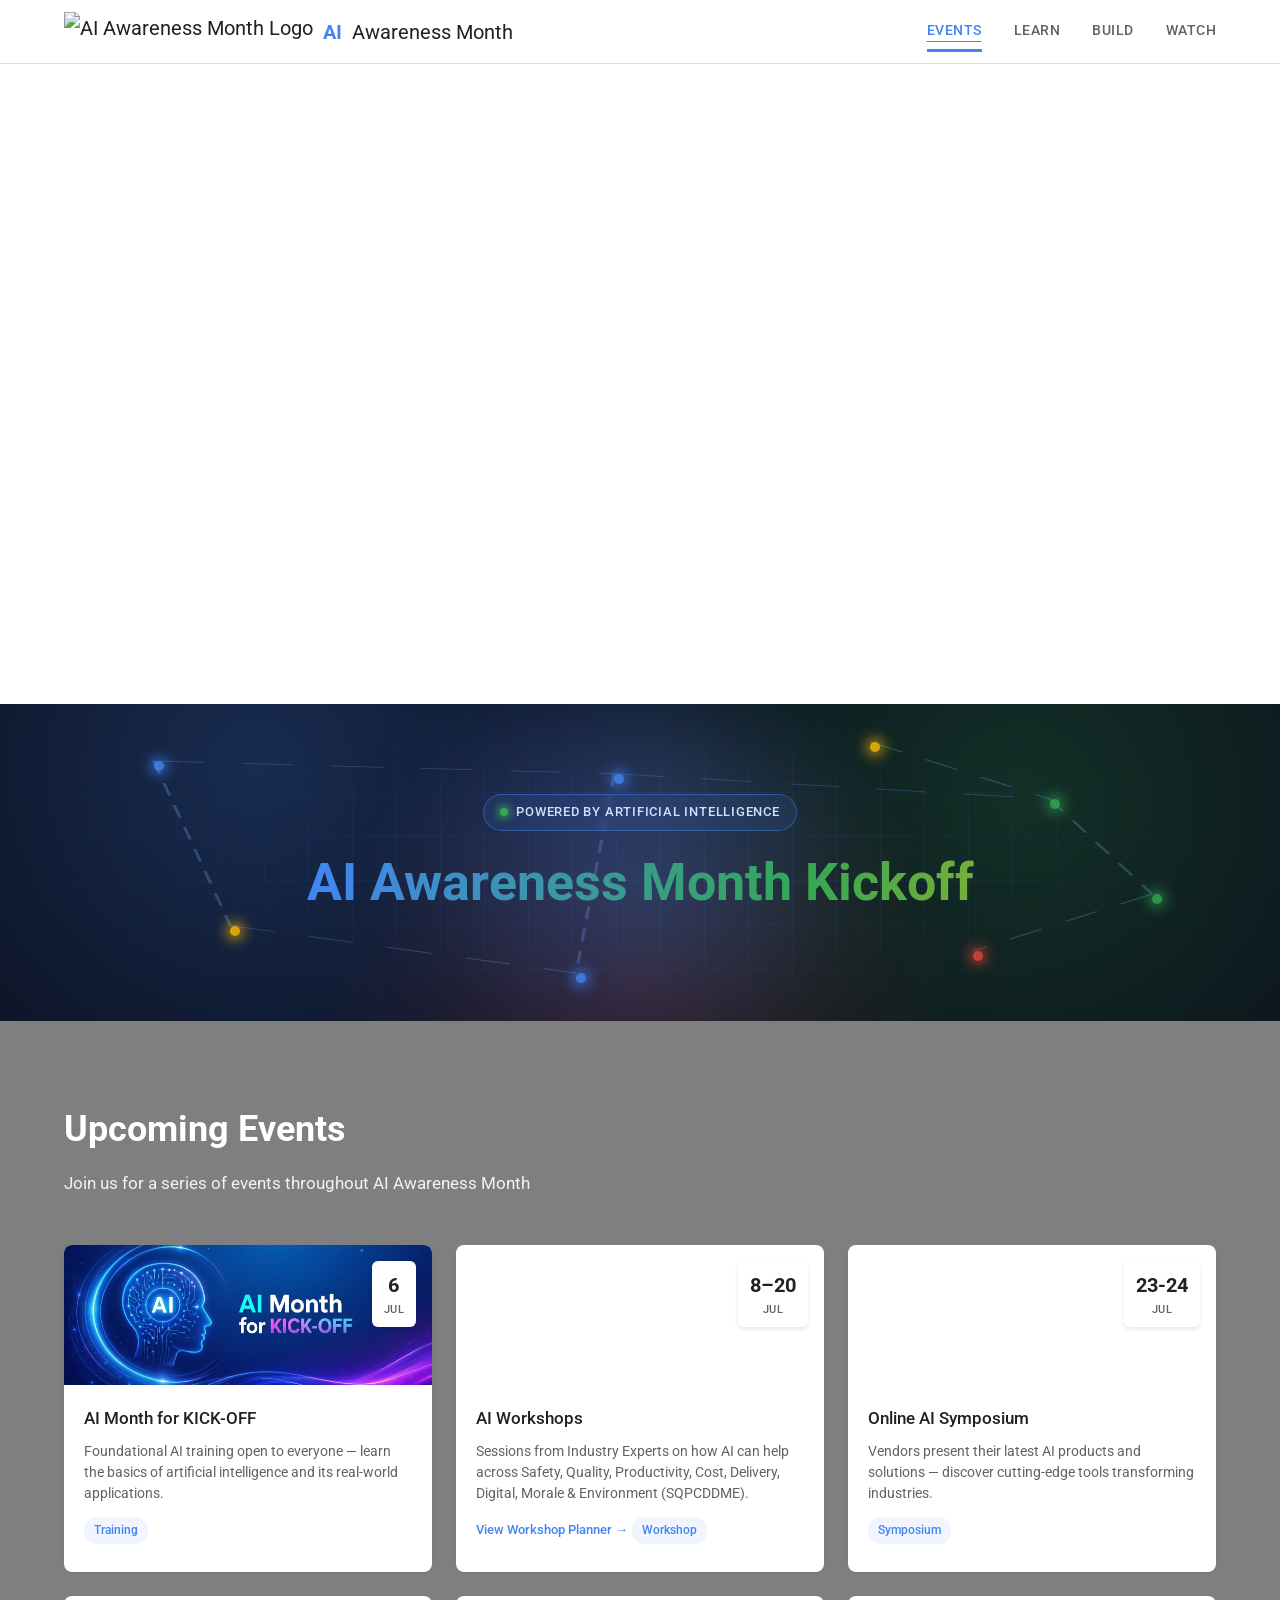
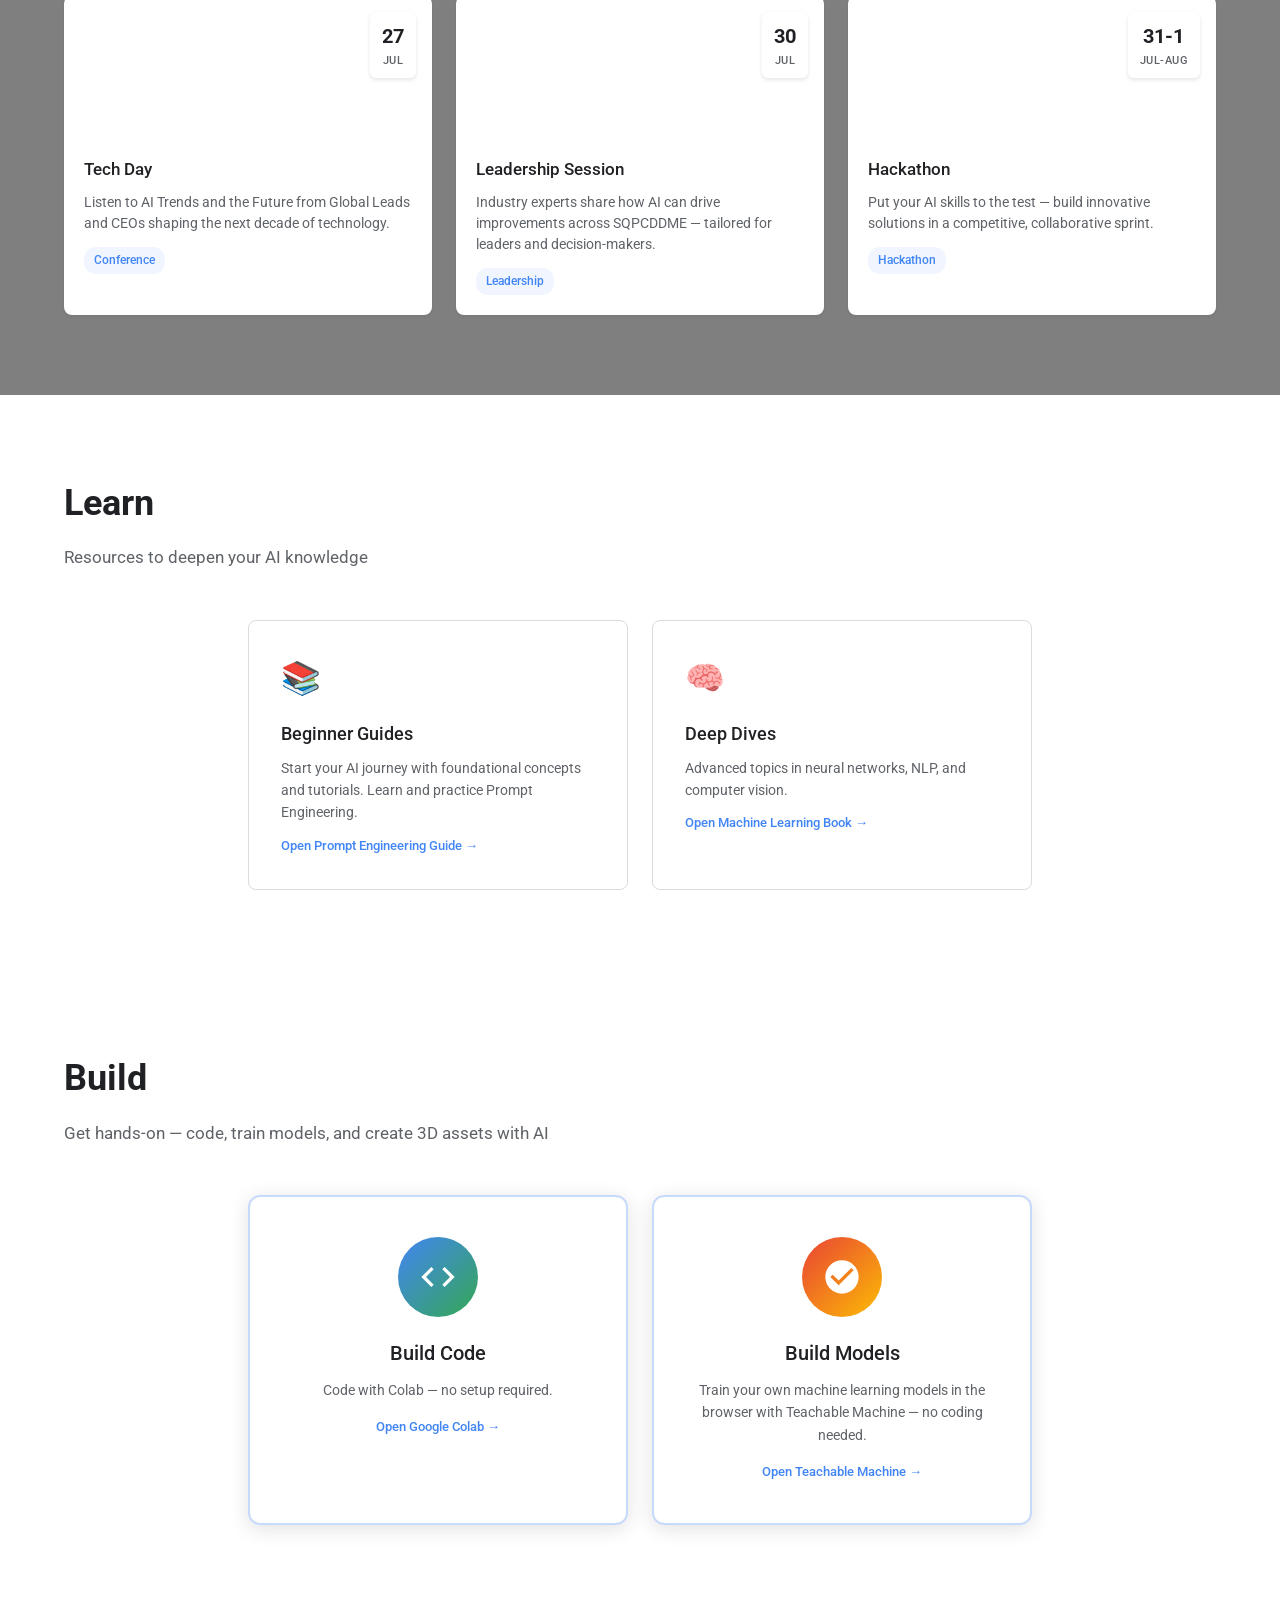
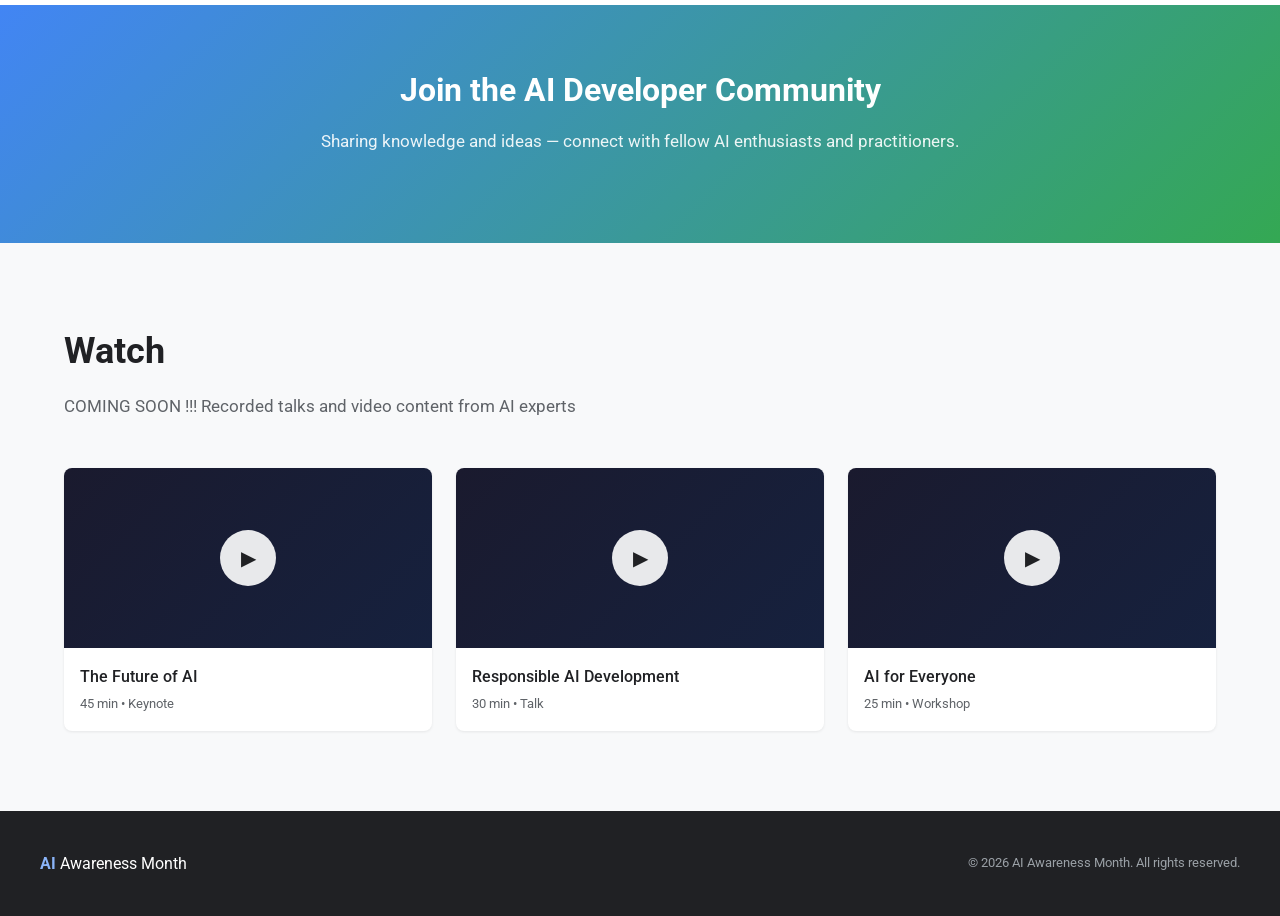
==== commit 741670b7: "3 changes, done" ====
--- a/index.html
+++ b/index.html
@@ -97,16 +97,16 @@
             <div class="events-grid">
                 <!-- 1. AI Training for All -->
                 <article class="event-card">
-                    <div class="event-image" style="background: url('AI_Training.png') center center / cover no-repeat;">
+                    <div class="event-image" style="background: url('AI_Month_Kick-off.png') center center / cover no-repeat;">
                         <div class="event-date">
                             <span class="day">6</span>
                             <span class="month">JUL</span>
                         </div>
                     </div>
                     <div class="event-details">
-                        <h3>AI Training for All</h3>
+                        <h3>AI Month for KICK-OFF</h3>
                         <p>Foundational AI training open to everyone — learn the basics of artificial intelligence and its real-world applications.</p>
-                        <a href="AI-trainig-for-all.html" class="event-link">Read More →</a>
+                        <!-- <a href="AI-trainig-for-all.html" class="event-link">Read More →</a> -->
                         <span class="event-tag">Training</span>
                     </div>
                 </article>
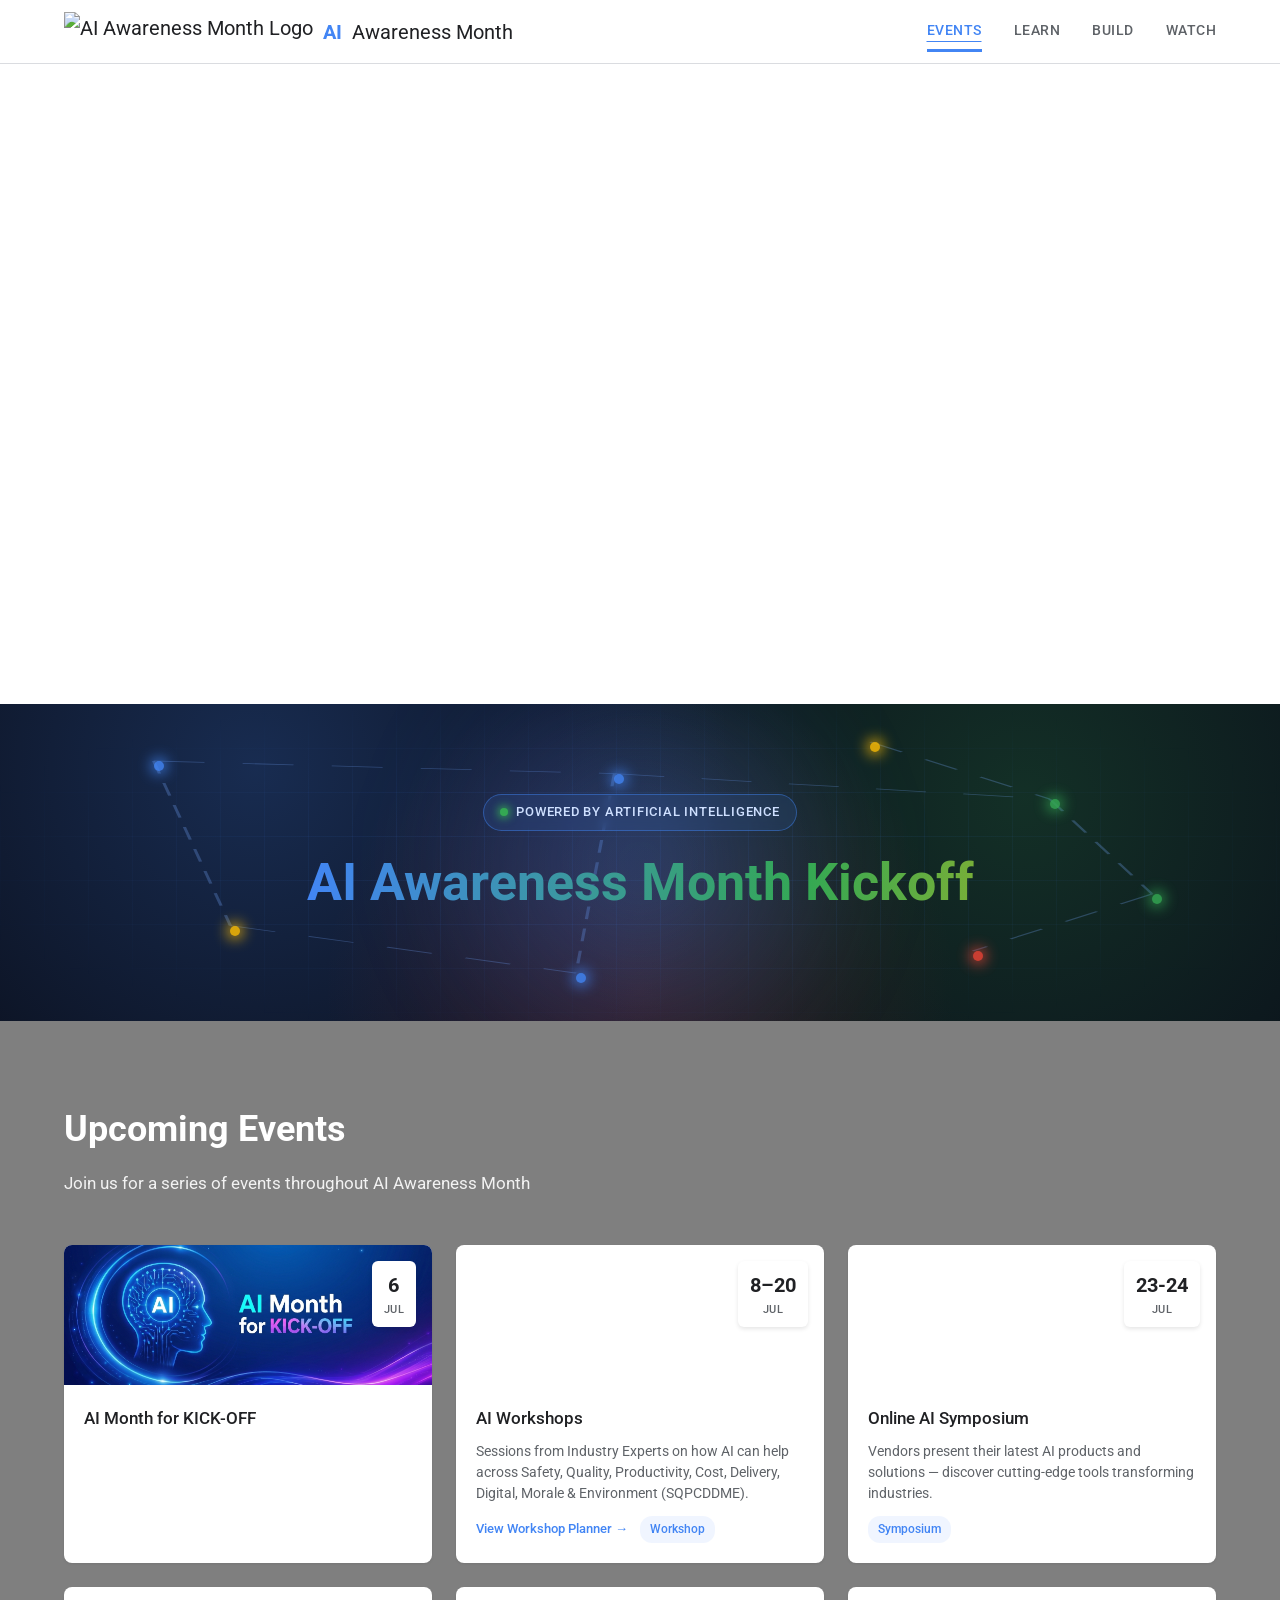
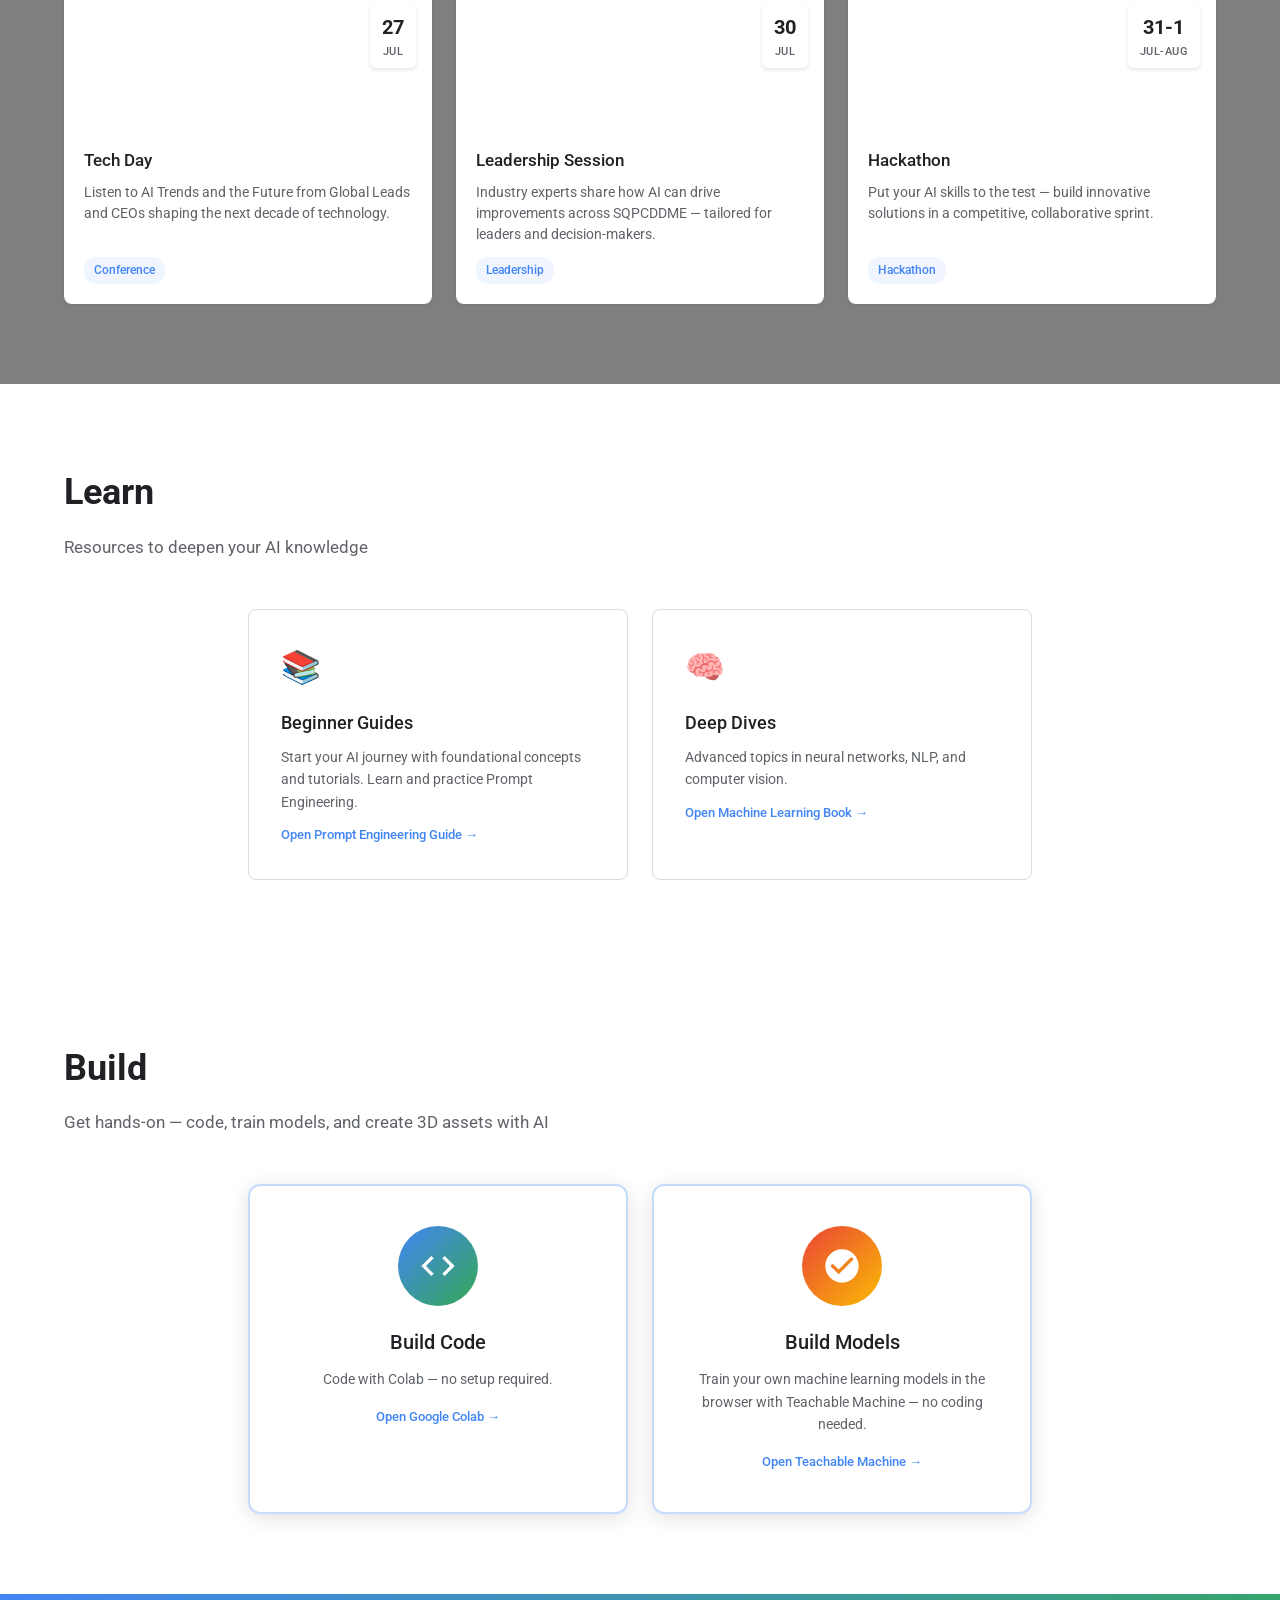
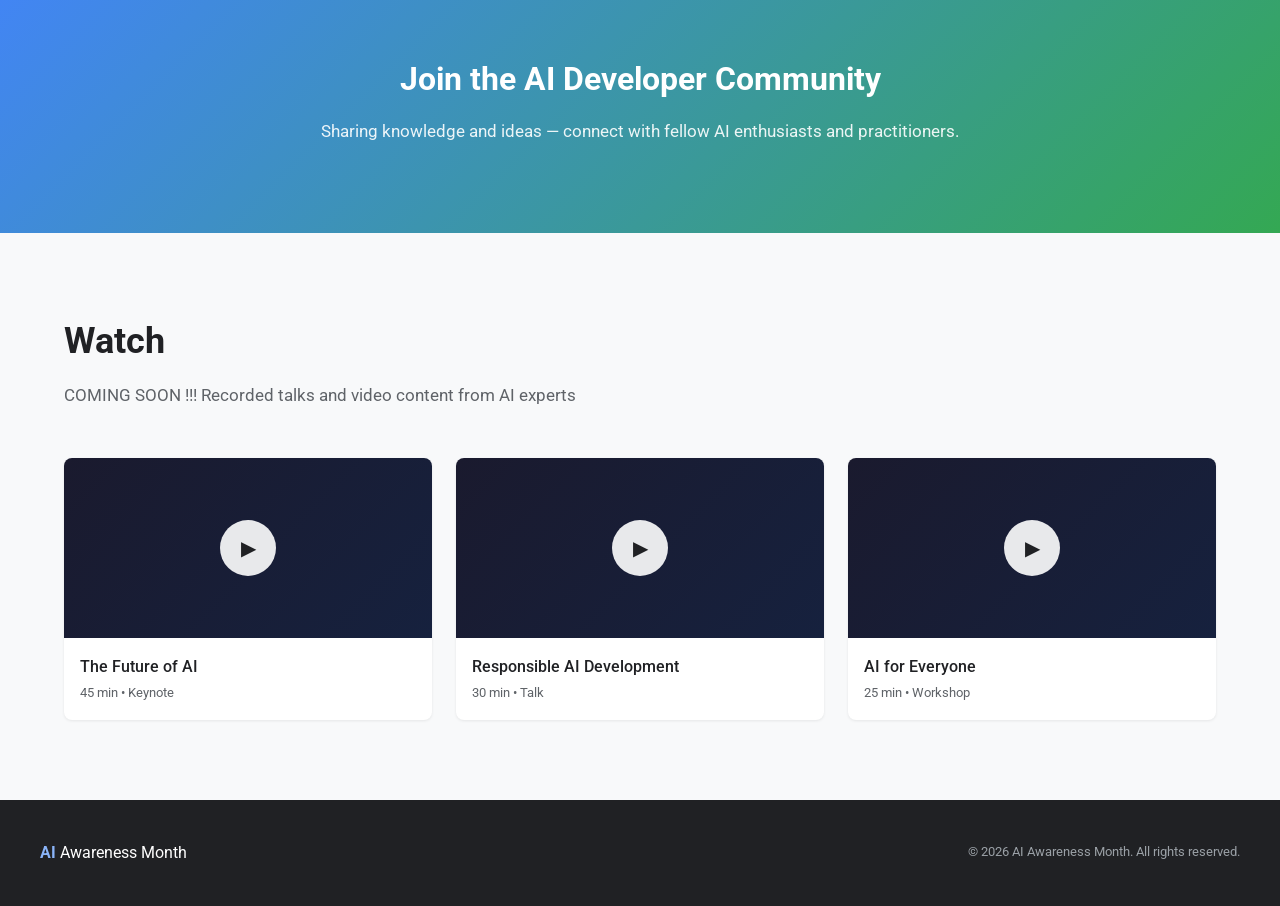
==== commit 5ba5cb0f: "remove text" ====
--- a/index.html
+++ b/index.html
@@ -95,7 +95,7 @@
             <h2 class="section-title">Upcoming Events</h2>
             <p class="section-subtitle">Join us for a series of events throughout AI Awareness Month</p>
             <div class="events-grid">
-                <!-- 1. AI Training for All -->
+                <!-- 1. AI Month Kick-off -->
                 <article class="event-card">
                     <div class="event-image" style="background: url('AI_Month_Kick-off.png') center center / cover no-repeat;">
                         <div class="event-date">
@@ -105,9 +105,6 @@
                     </div>
                     <div class="event-details">
                         <h3>AI Month for KICK-OFF</h3>
-                        <p>Foundational AI training open to everyone — learn the basics of artificial intelligence and its real-world applications.</p>
-                        <!-- <a href="AI-trainig-for-all.html" class="event-link">Read More →</a> -->
-                        <span class="event-tag">Training</span>
                     </div>
                 </article>
 
@@ -122,8 +119,10 @@
                     <div class="event-details">
                         <h3>AI Workshops</h3>
                         <p>Sessions from Industry Experts on how AI can help across Safety, Quality, Productivity, Cost, Delivery, Digital, Morale & Environment (SQPCDDME).</p>
-                        <a href="workshop-planner.html" class="event-link">View Workshop Planner →</a>
-                        <span class="event-tag">Workshop</span>
+                        <div class="event-foot">
+                            <a href="workshop-planner.html" class="event-link">View Workshop Planner →</a>
+                            <span class="event-tag">Workshop</span>
+                        </div>
                     </div>
                 </article>
 
--- a/styles.css
+++ b/styles.css
@@ -269,6 +269,8 @@
     overflow: hidden;
     box-shadow: 0 1px 3px rgba(0, 0, 0, 0.08);
     transition: box-shadow 0.2s, transform 0.2s;
+    display: flex;
+    flex-direction: column;
 }
 
 .event-card:hover {
@@ -310,6 +312,10 @@
 
 .event-details {
     padding: 20px;
+    flex: 1;
+    display: flex;
+    flex-direction: column;
+    align-items: flex-start;
 }
 
 .event-details h3 {
@@ -334,6 +340,20 @@
     background: rgba(66, 133, 244, 0.08);
     padding: 4px 10px;
     border-radius: 12px;
+    margin-top: auto;
+}
+
+/* Bottom row (link + tag) kept together and pushed to the card bottom */
+.event-foot {
+    margin-top: auto;
+    display: flex;
+    align-items: center;
+    gap: 12px;
+}
+
+.event-foot .event-link,
+.event-foot .event-tag {
+    margin: 0;
 }
 
 .event-link {
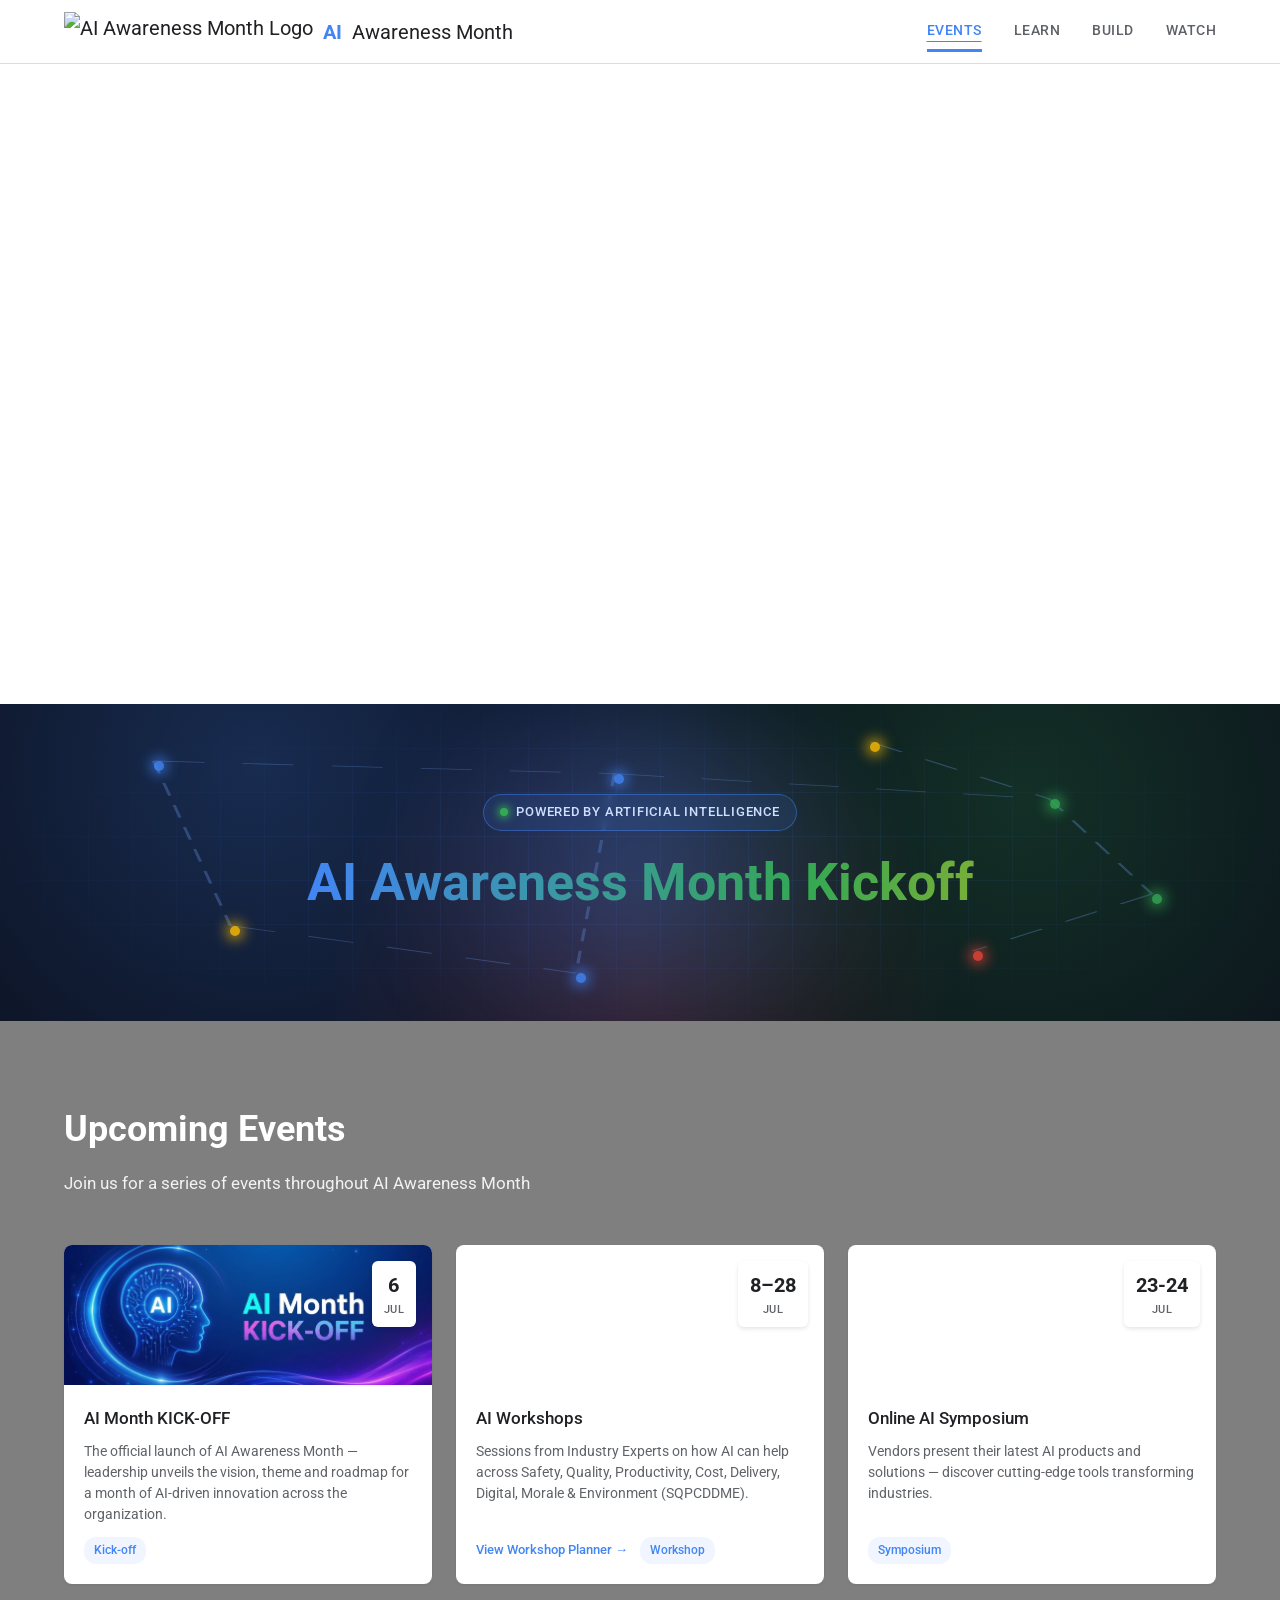
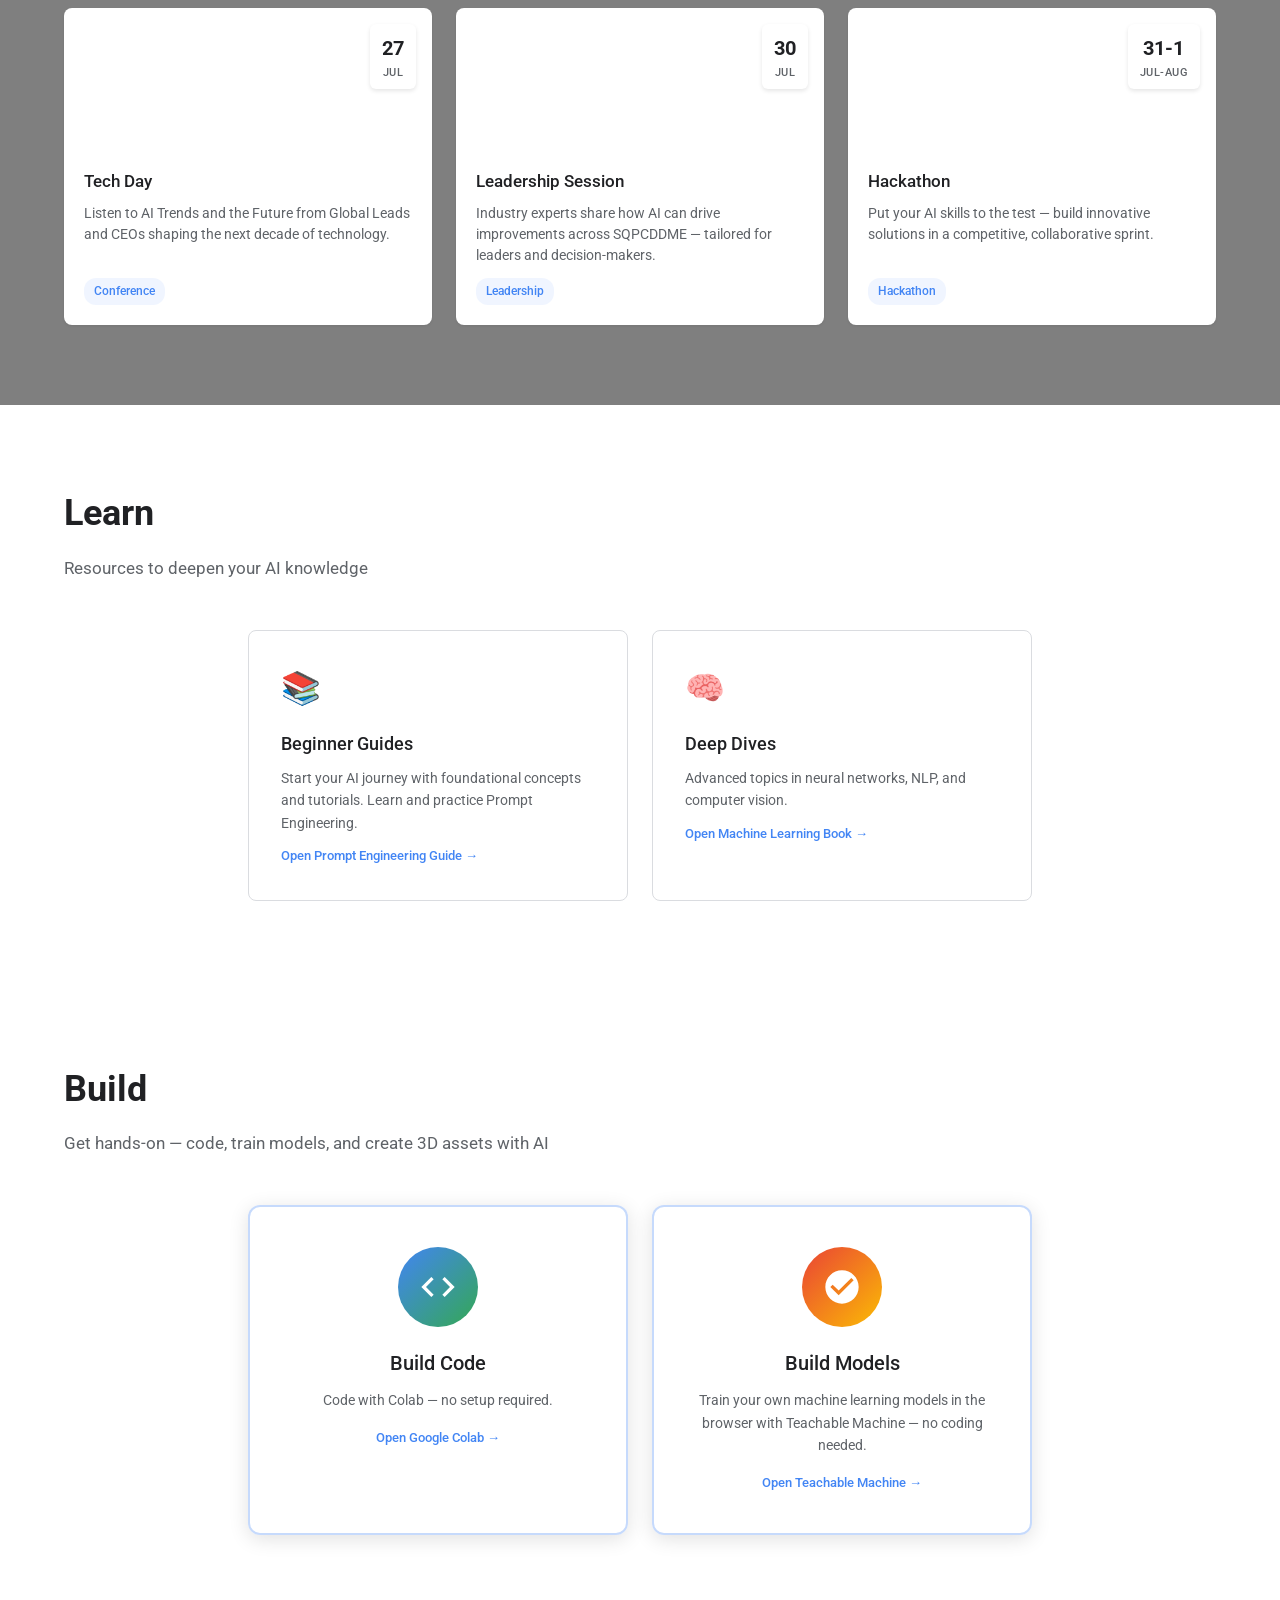
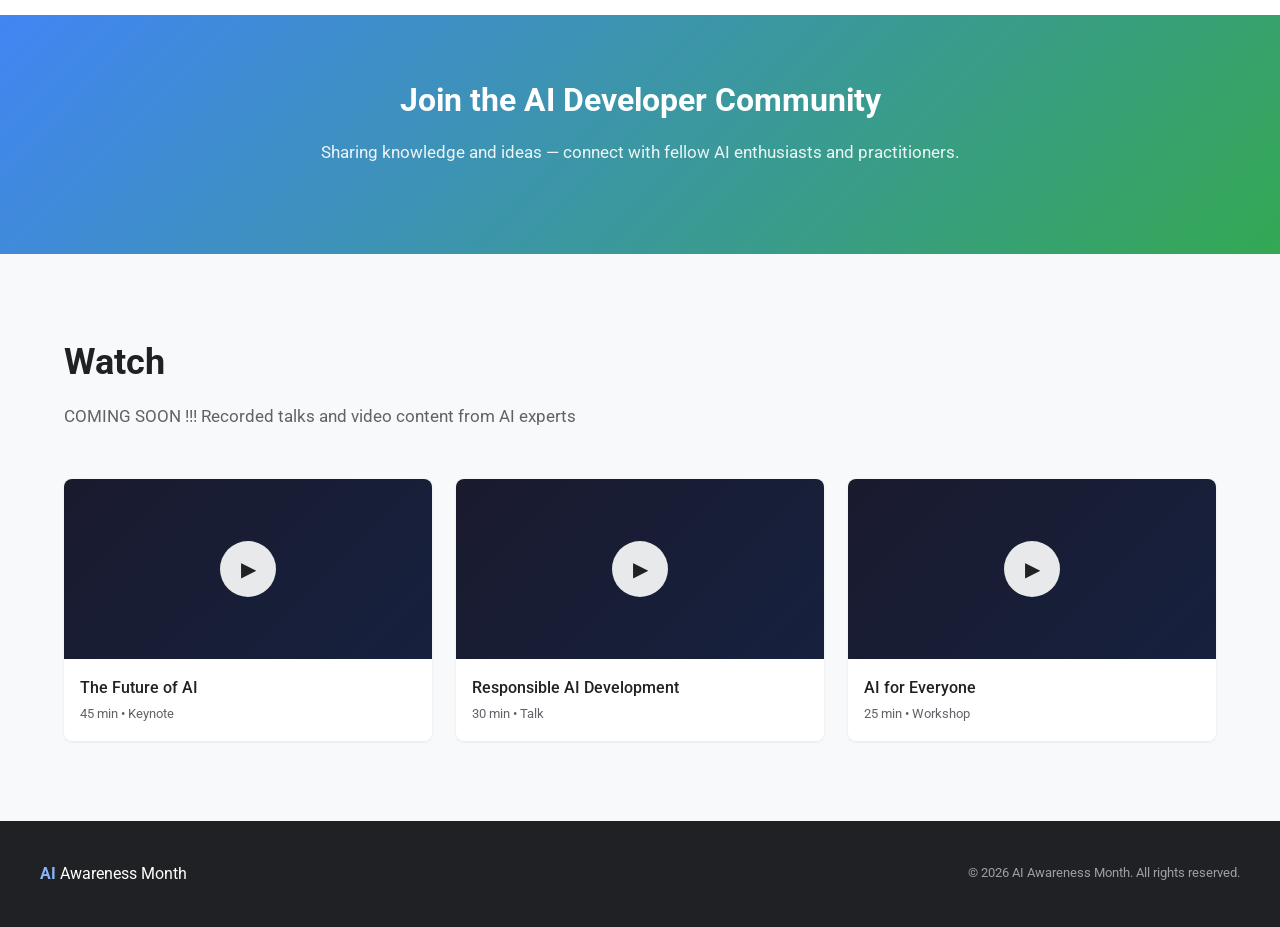
==== commit 2220a5b3: "AI month kick off changes" ====
--- a/index.html
+++ b/index.html
@@ -104,7 +104,9 @@
                         </div>
                     </div>
                     <div class="event-details">
-                        <h3>AI Month for KICK-OFF</h3>
+                        <h3>AI Month KICK-OFF</h3>
+                        <p>The official launch of AI Awareness Month — leadership unveils the vision, theme and roadmap for a month of AI-driven innovation across the organization.</p>
+                        <span class="event-tag">Kick-off</span>
                     </div>
                 </article>
 
@@ -112,7 +114,7 @@
                 <article class="event-card">
                     <div class="event-image" style="background: url('Workshop.png') center center / cover no-repeat;">
                         <div class="event-date">
-                            <span class="day">8–20</span>
+                            <span class="day">8–28</span>
                             <span class="month">JUL</span>
                         </div>
                     </div>
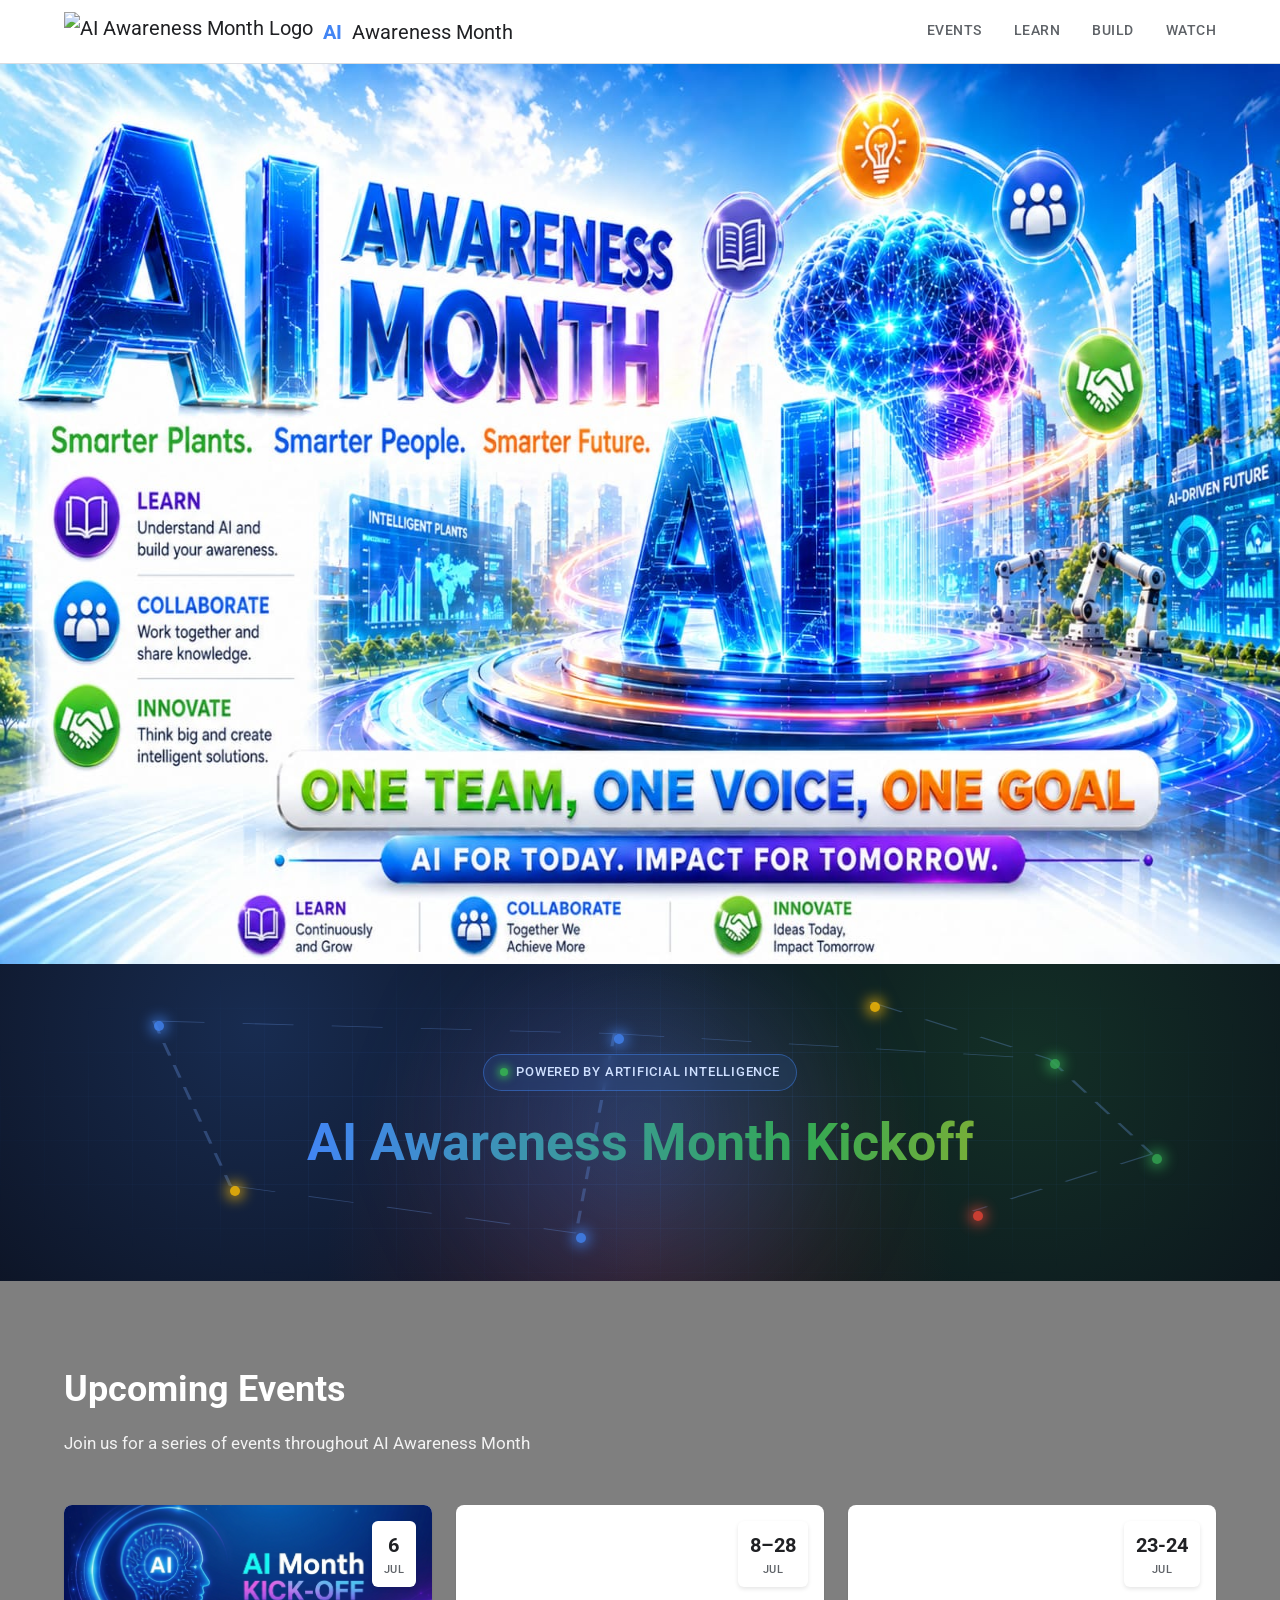
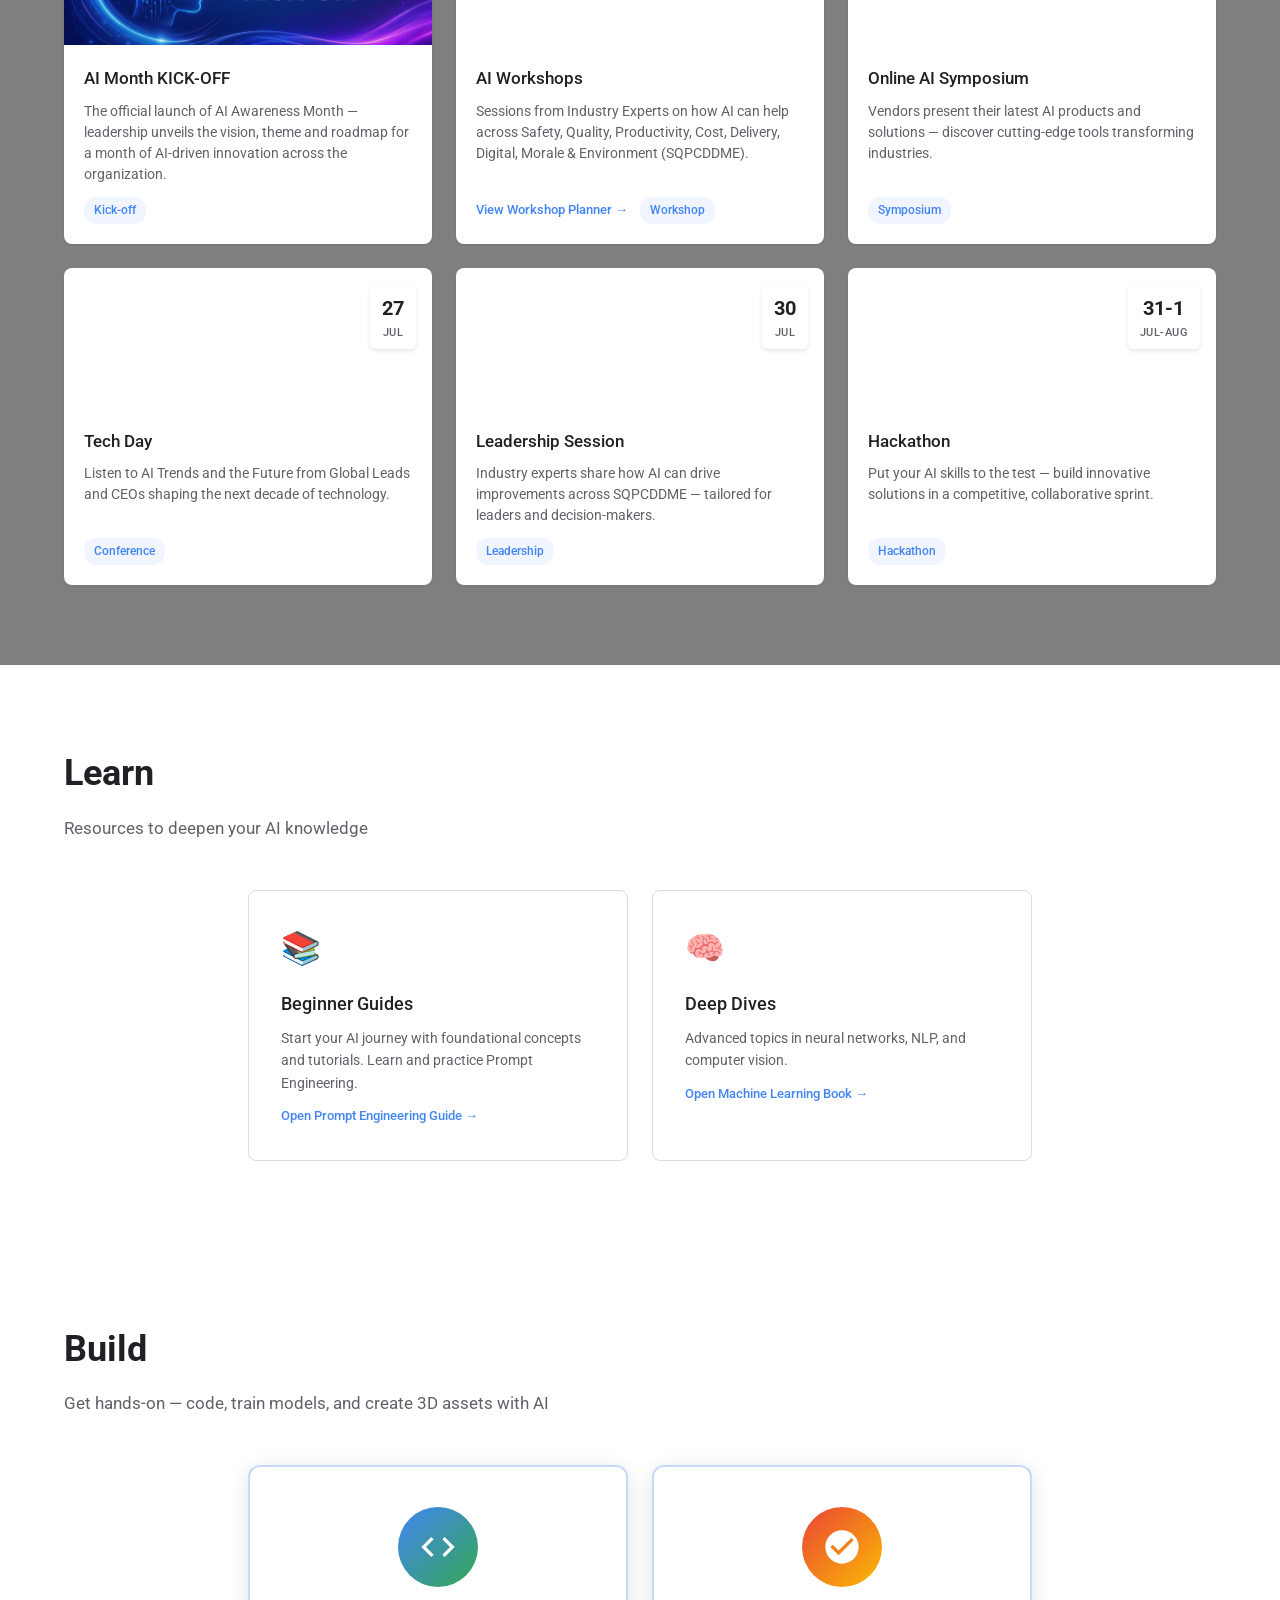
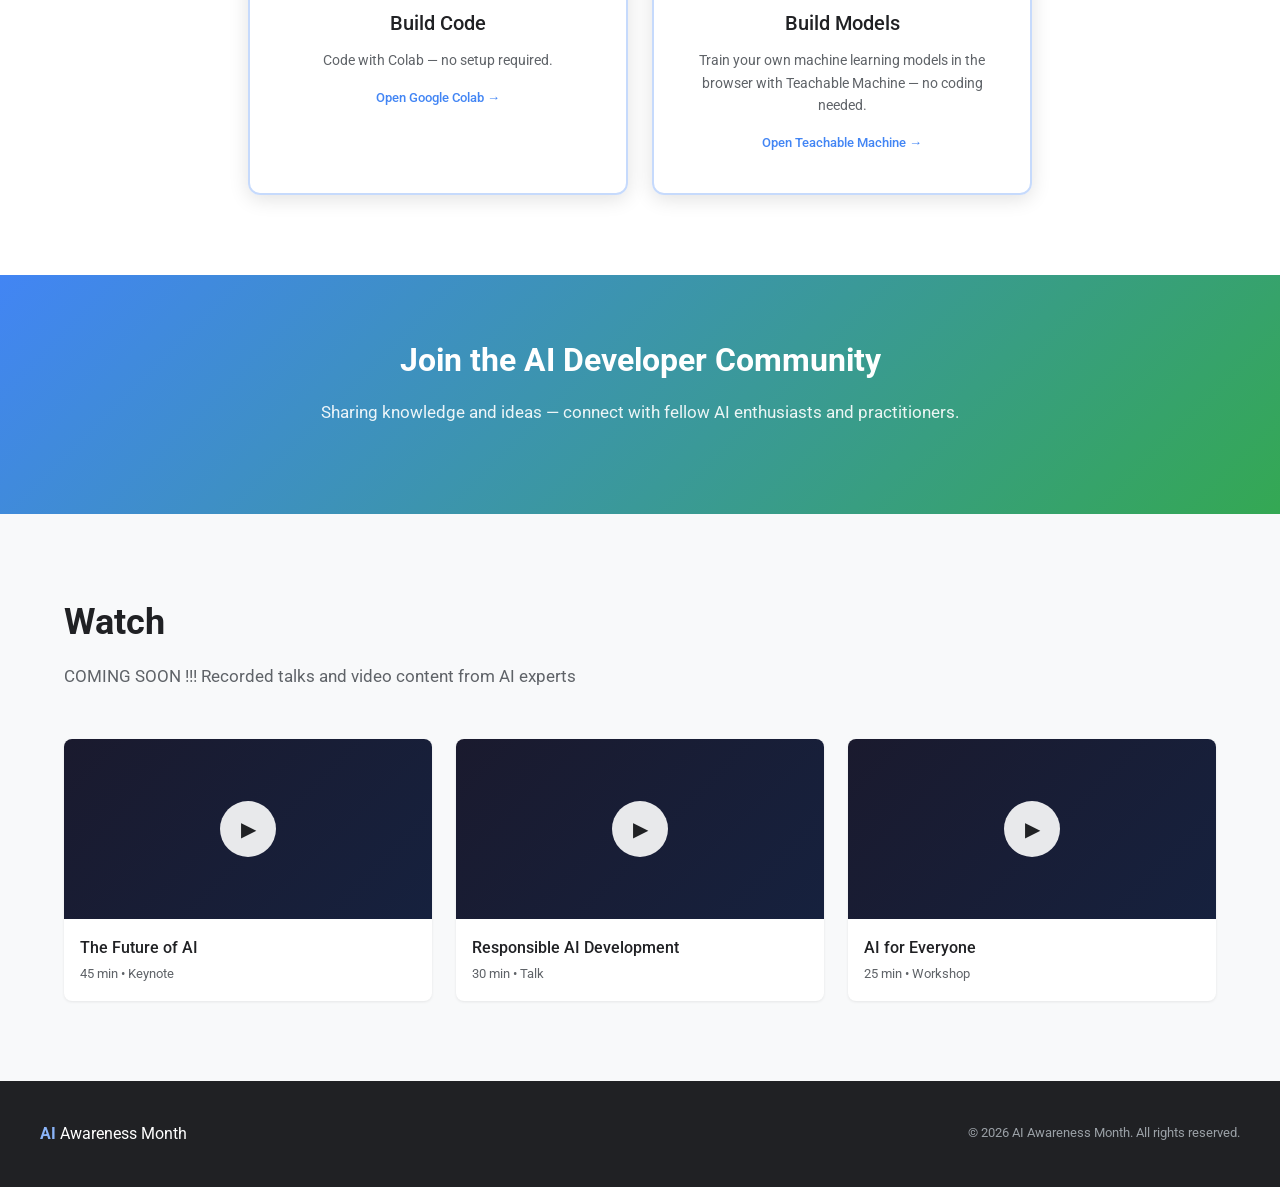
==== commit 9cdf79e0: "Slider add" ====
--- a/index.html
+++ b/index.html
@@ -31,9 +31,35 @@
             </button>
         </div>
     </header>
-
+<style>
+    /* Hero Image Slideshow Styles */
+    .hero-slideshow {
+        position: relative;
+        width: 100%;
+        height: 100vh; /* Agar aapki height kuch aur thi, toh wo yahan daal dein */
+        overflow: hidden;
+        background-color: #000;
+    }
+
+    .hero-slide {
+        position: absolute;
+        top: 0;
+        left: 0;
+        width: 100%;
+        height: 100%;
+        /* object-fit: contain;  */
+        opacity: 0;
+        transition: opacity 1.2s ease-in-out;
+        z-index: 1;
+    }
+
+    .hero-slide.active {
+        opacity: 1;
+        z-index: 2;
+    }
+</style>
     <!-- Hero Section - Landing Video then Image -->
-    <section class="hero hero-stacked">
+    <!-- <section class="hero hero-stacked">
         <video id="landing-video" class="hero-video" autoplay muted playsinline>
             <source src="Landing_Video.mp4" type="video/mp4">
         </video>
@@ -52,6 +78,12 @@
             })();
         </script>
         <img src="Landing_Page.png" alt="AI Awareness Month" class="hero-image" id="landing-image">
+    </section> -->
+
+    <section id="home" class="hero hero-slideshow">
+        <img src="Landing_Page.png" alt="AI Awareness Month 1" class="hero-slide active">
+        <img src="FirstAIWorkshop.png" alt="AI Awareness Month 2" class="hero-slide">
+        <img src="SecAIWorkshop.jpeg" alt="AI Awareness Month 3" class="hero-slide"> 
     </section>
     <!-- Kickoff Section -->
     <section id="kickoff" class="kickoff-section">
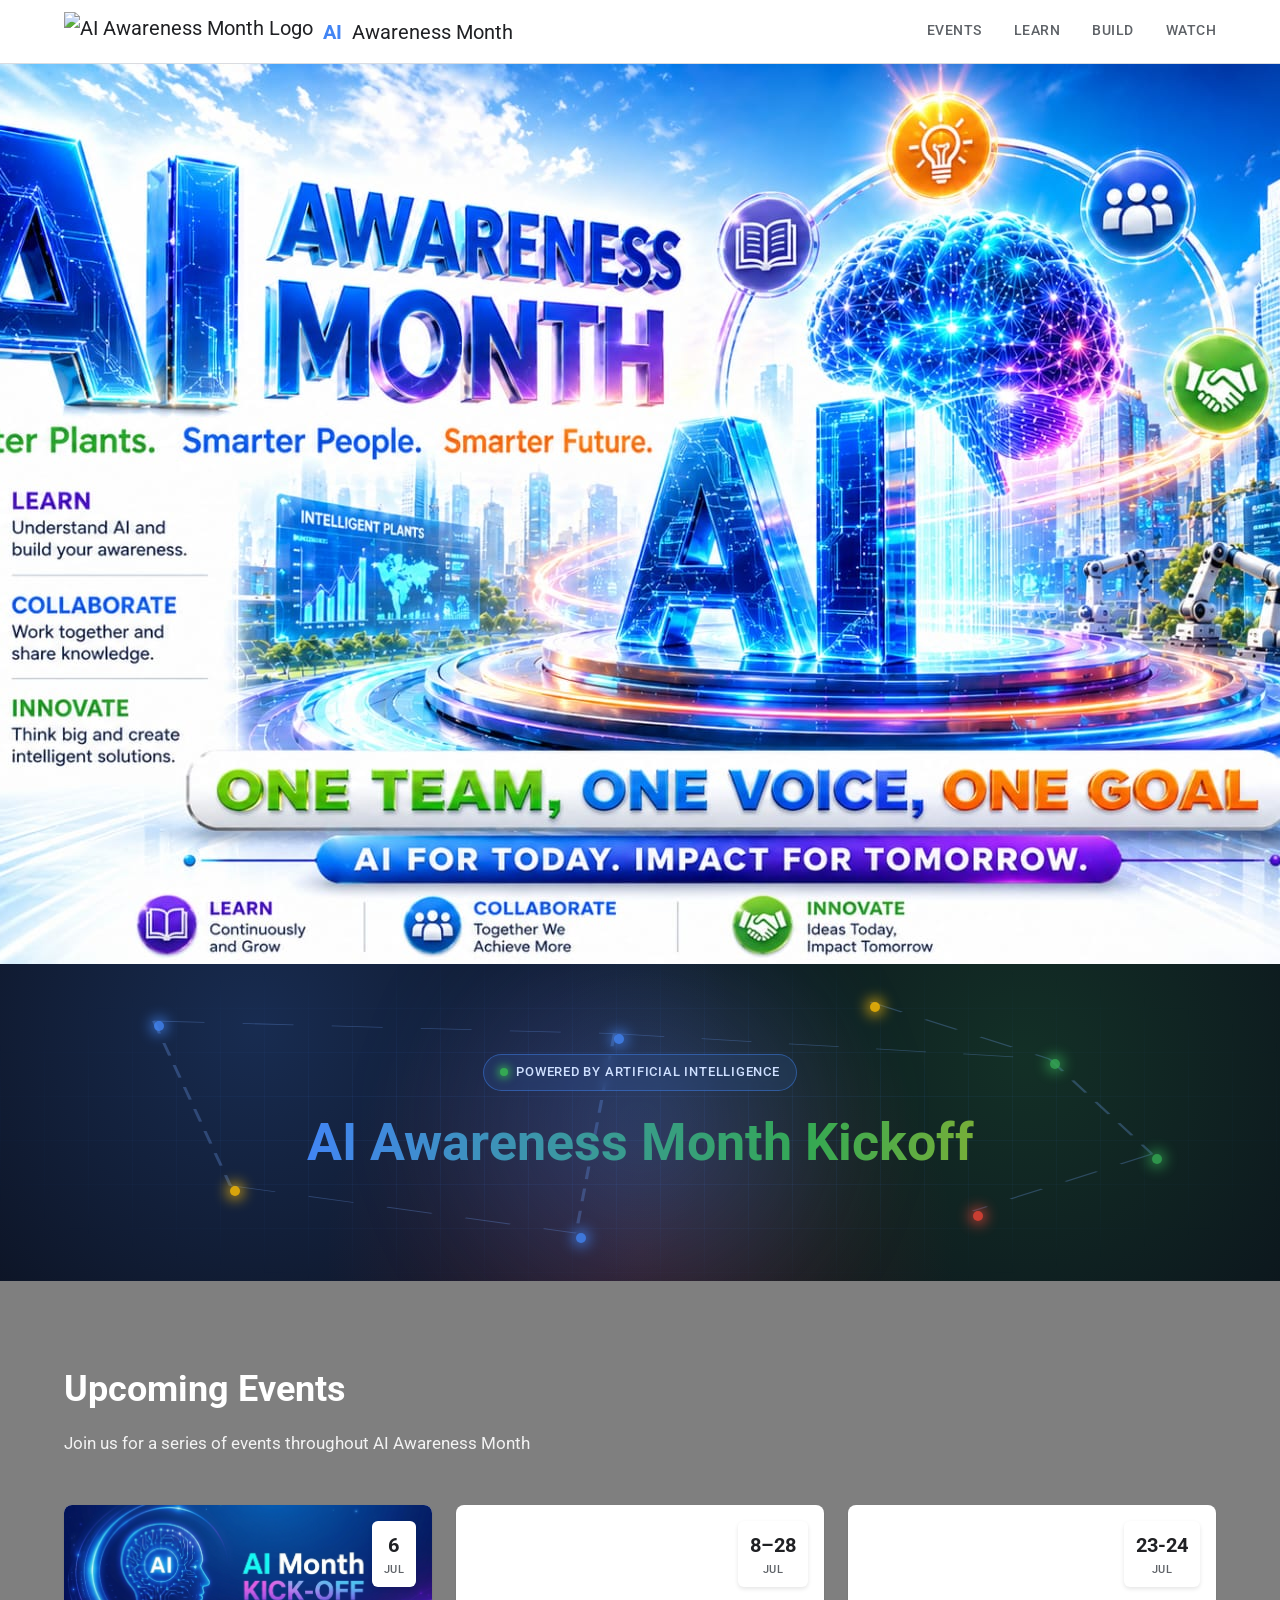
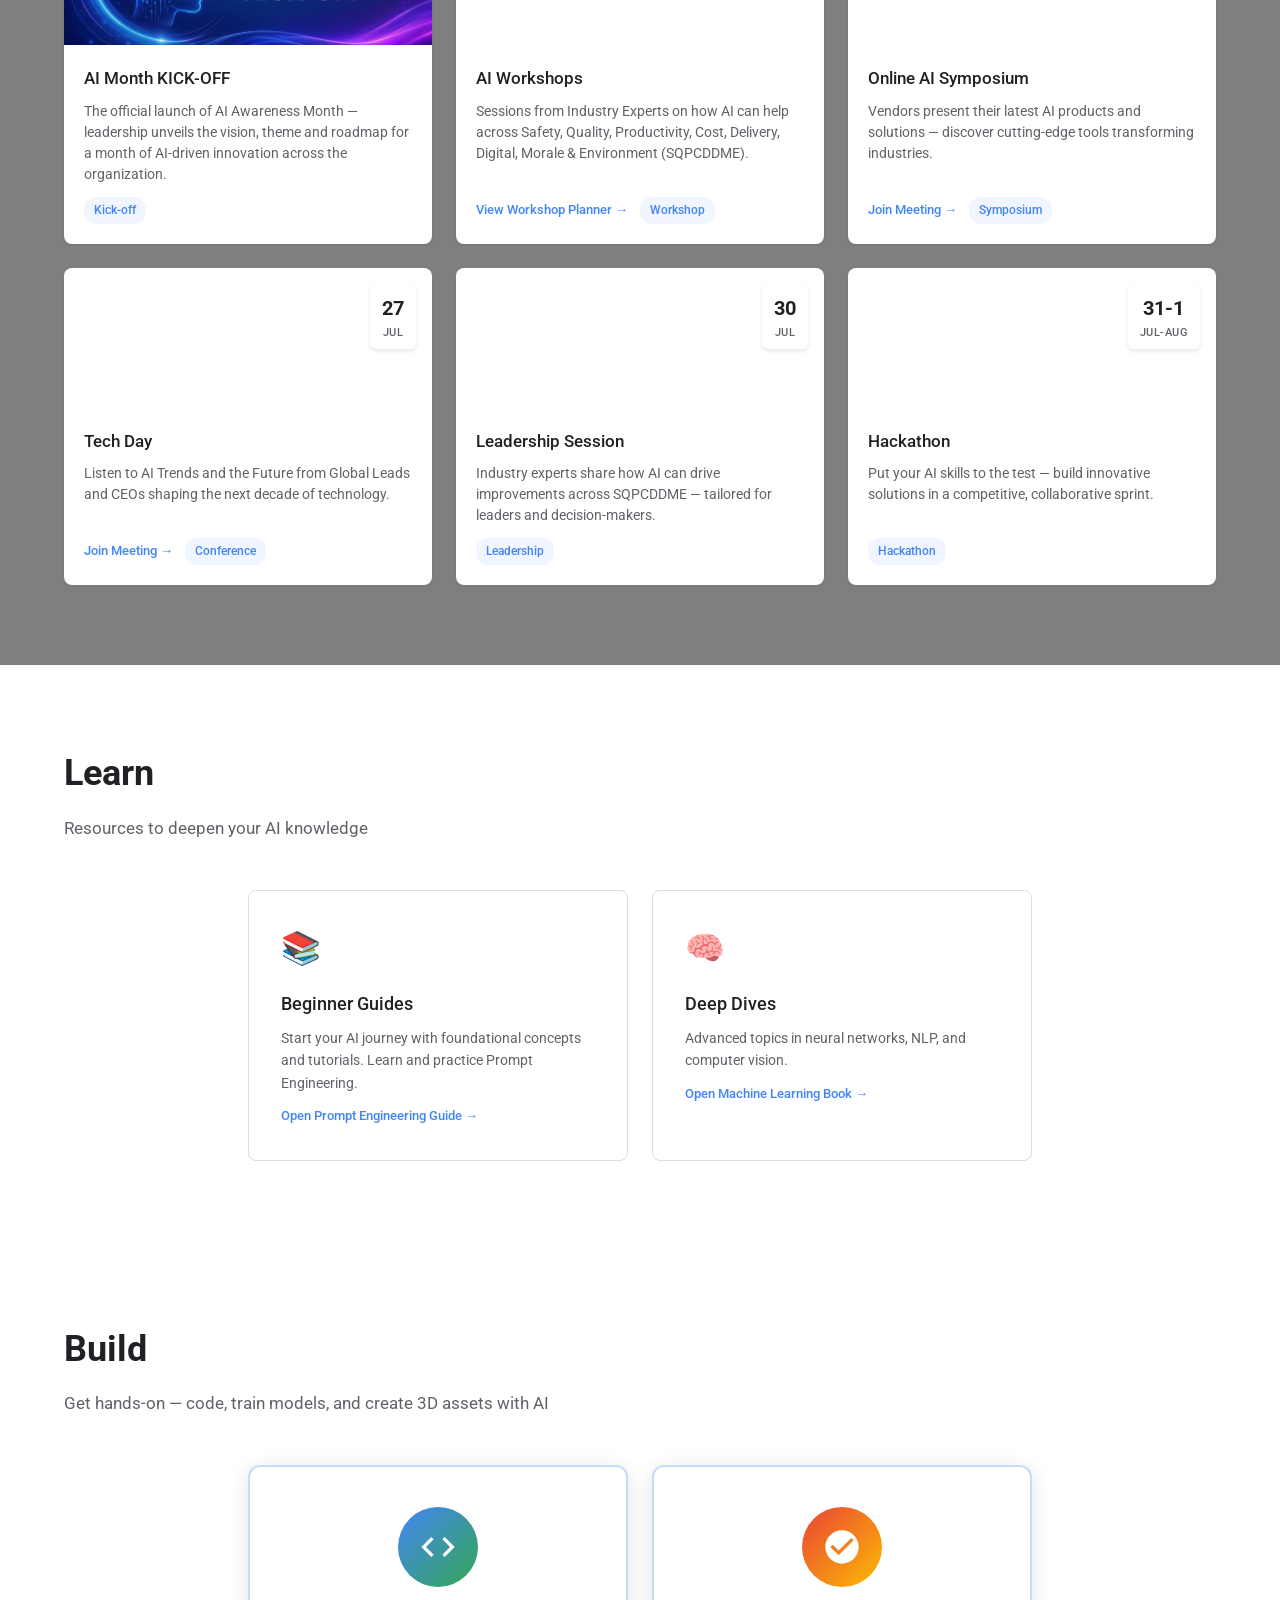
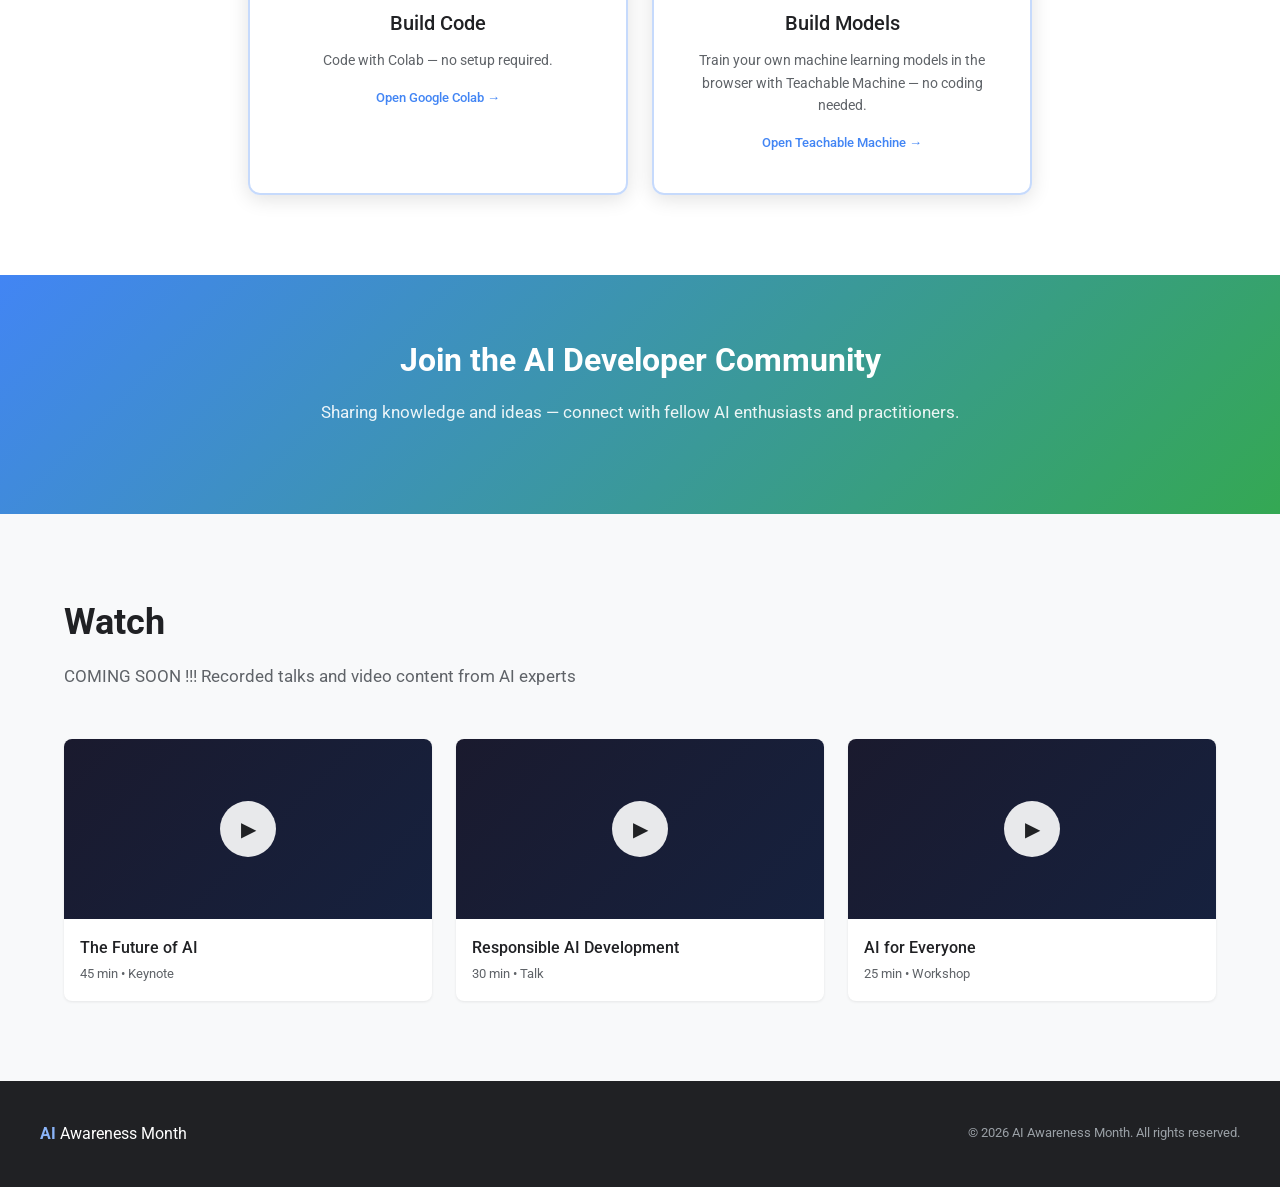
==== commit 5cc169d7: "Banner blurred-fill + workshop images, add Teams join links - Hero banner: blurred backdrop behind e" ====
--- a/index.html
+++ b/index.html
@@ -38,7 +38,7 @@
         width: 100%;
         height: 100vh; /* Agar aapki height kuch aur thi, toh wo yahan daal dein */
         overflow: hidden;
-        background-color: #000;
+        background-color: #fff;
     }
 
     .hero-slide {
@@ -47,10 +47,38 @@
         left: 0;
         width: 100%;
         height: 100%;
-        /* object-fit: contain;  */
         opacity: 0;
         transition: opacity 1.2s ease-in-out;
         z-index: 1;
+        /* blurred fill of the same image sits behind the sharp one */
+        background-size: cover;
+        background-position: center;
+    }
+
+    /* soft blurred backdrop so different-sized images have no empty bars */
+    .hero-slide::before {
+        content: "";
+        position: absolute;
+        inset: 0;
+        background-image: inherit;
+        background-size: cover;
+        background-position: center;
+        filter: blur(28px) brightness(0.85);
+        transform: scale(1.12);
+    }
+
+    /* sharp, fully-visible image on top */
+    .hero-slide img {
+        position: relative;
+        width: 100%;
+        height: 100%;
+        object-fit: contain;
+        z-index: 1;
+    }
+
+    /* full-bleed slide: image fills edge-to-edge (no blurred bars) */
+    .hero-slide.cover img {
+        object-fit: cover;
     }
 
     .hero-slide.active {
@@ -81,9 +109,33 @@
     </section> -->
 
     <section id="home" class="hero hero-slideshow">
-        <img src="Landing_Page.png" alt="AI Awareness Month 1" class="hero-slide active">
-        <img src="FirstAIWorkshop.png" alt="AI Awareness Month 2" class="hero-slide">
-        <img src="SecAIWorkshop.jpeg" alt="AI Awareness Month 3" class="hero-slide"> 
+        <div class="hero-slide cover active" style="background-image: url('Landing_Page.png')">
+            <img src="Landing_Page.png" alt="AI Awareness Month 1">
+        </div>
+        <div class="hero-slide" style="background-image: url('FirstAIWorkshop.jpeg')">
+            <img src="FirstAIWorkshop.jpeg" alt="AI Awareness 1st Event">
+        </div>
+        <div class="hero-slide" style="background-image: url('SecAIWorkshop.jpeg')">
+            <img src="SecAIWorkshop.jpeg" alt="AI Awareness 2nd Event">
+        </div>
+        <div class="hero-slide" style="background-image: url('ThirdAIWorkshop.jpeg')">
+            <img src="ThirdAIWorkshop.jpeg" alt="AI Awareness 3rd Event">
+        </div>
+        <div class="hero-slide" style="background-image: url('FourthAIWorkshop.jpeg')">
+            <img src="FourthAIWorkshop.jpeg" alt="AI Awareness 4th Event">
+        </div>
+        <div class="hero-slide" style="background-image: url('FifthAIWorkshop.jpeg')">
+            <img src="FifthAIWorkshop.jpeg" alt="AI Awareness 5th Event">
+        </div>
+        <div class="hero-slide" style="background-image: url('SixthAIWorkshop.jpeg')">
+            <img src="SixthAIWorkshop.jpeg" alt="AI Awareness 6th Event">
+        </div>
+        <div class="hero-slide" style="background-image: url('SeventhAIWorkshop.jpeg')">
+            <img src="SeventhAIWorkshop.jpeg" alt="AI Awareness 7th Event">
+        </div>
+        <div class="hero-slide" style="background-image: url('EighthAIWorkshop.jpeg')">
+            <img src="EighthAIWorkshop.jpeg" alt="AI Awareness 8th Event">
+        </div>
     </section>
     <!-- Kickoff Section -->
     <section id="kickoff" class="kickoff-section">
@@ -171,7 +223,10 @@
                     <div class="event-details">
                         <h3>Online AI Symposium</h3>
                         <p>Vendors present their latest AI products and solutions — discover cutting-edge tools transforming industries.</p>
-                        <span class="event-tag">Symposium</span>
+                        <div class="event-foot">
+                            <a href="https://teams.microsoft.com/meet/419518196342394?p=l7MHpTRtsw969HRqNj" class="event-link" target="_blank" rel="noopener">Join Meeting →</a>
+                            <span class="event-tag">Symposium</span>
+                        </div>
                     </div>
                 </article>
 
@@ -186,7 +241,10 @@
                     <div class="event-details">
                         <h3>Tech Day</h3>
                         <p>Listen to AI Trends and the Future from Global Leads and CEOs shaping the next decade of technology.</p>
-                        <span class="event-tag">Conference</span>
+                        <div class="event-foot">
+                            <a href="https://teams.microsoft.com/meet/4120457086873?p=c1JcrCCOfxEQ5XGyXF" class="event-link" target="_blank" rel="noopener">Join Meeting →</a>
+                            <span class="event-tag">Conference</span>
+                        </div>
                     </div>
                 </article>
 
